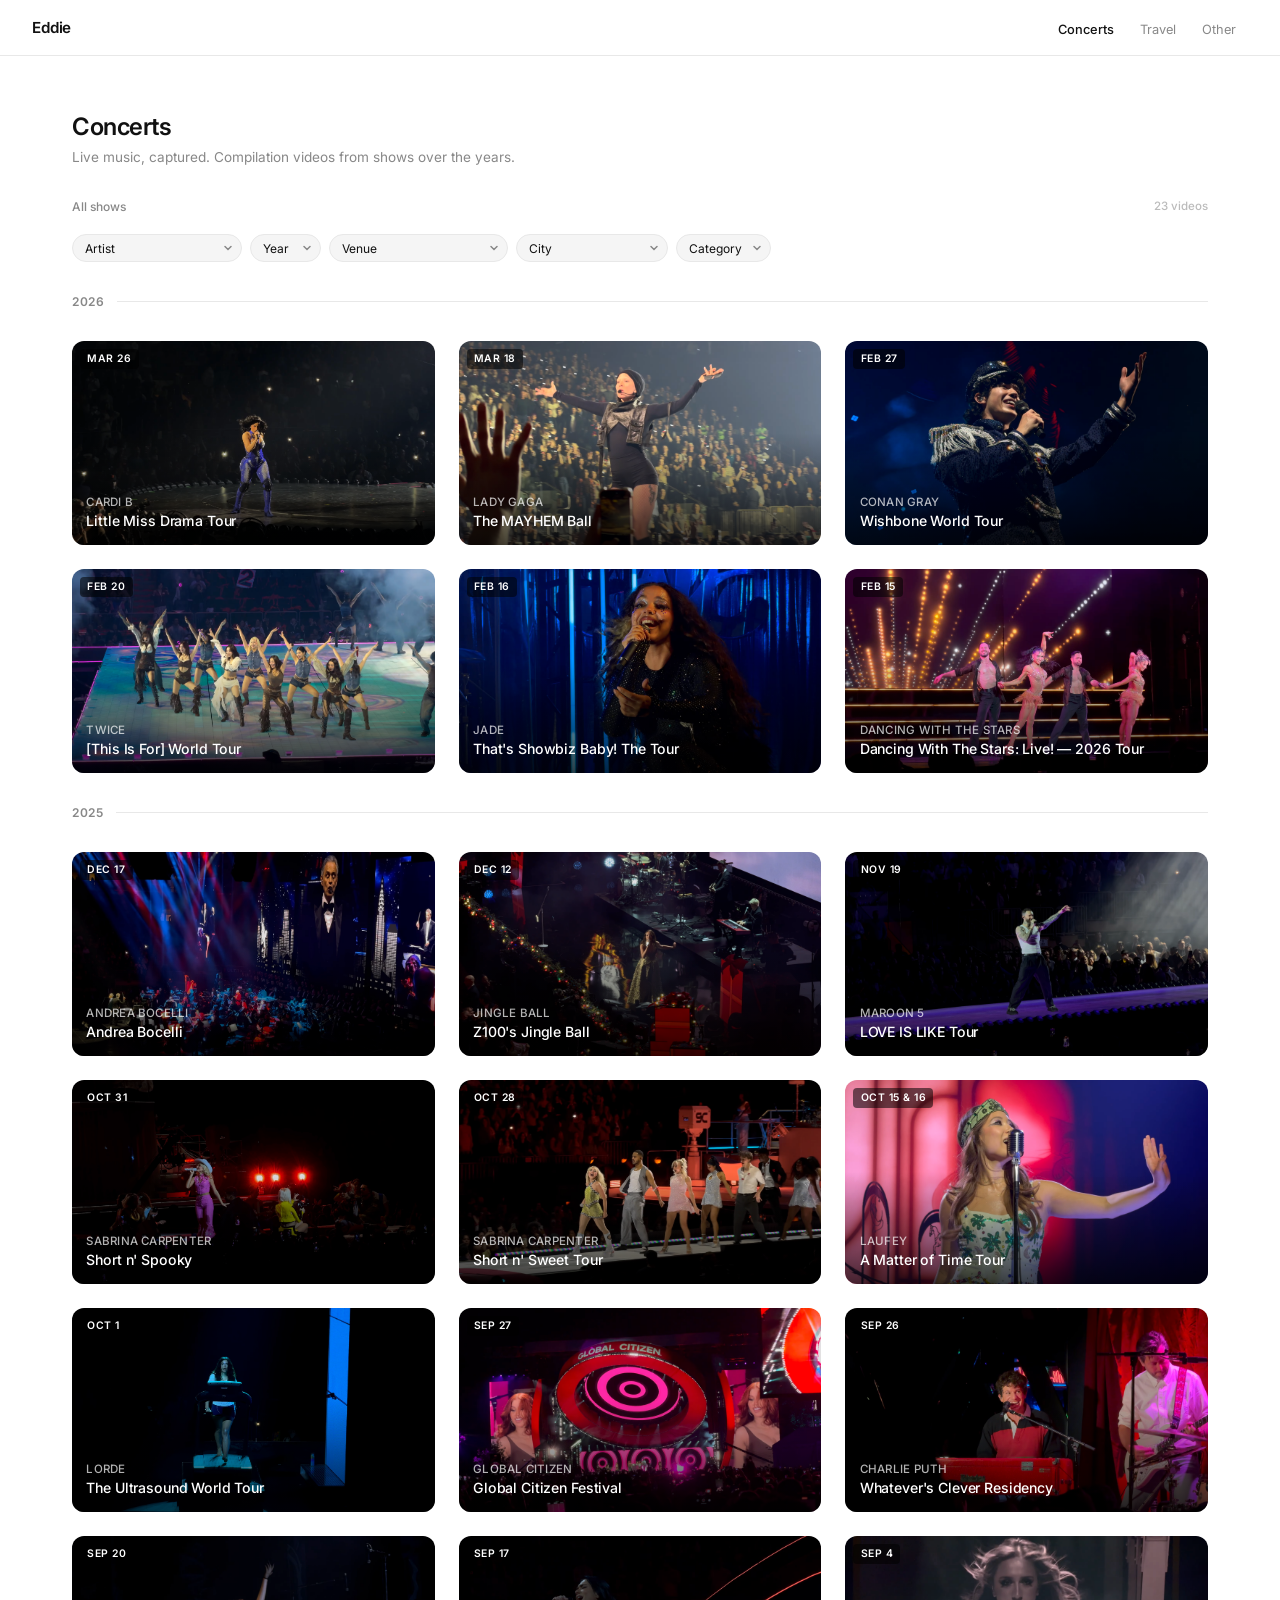
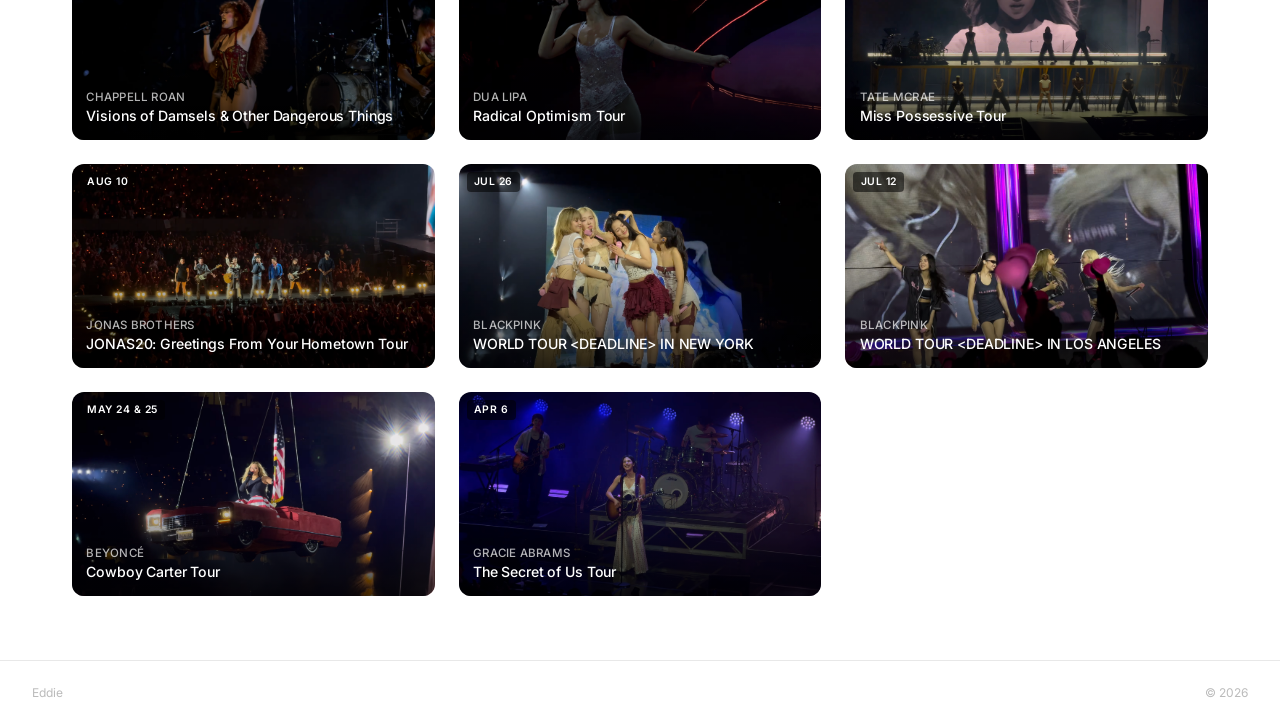
==== pages/concerts.html @ 95cd0602 "Fill in thoughts, favorite songs, and fun facts for 17 concert entries Co-Authored-By: Claude Sonnet" ====
<!DOCTYPE html>
<html lang="en">
<head>
  <meta charset="UTF-8" />
  <meta name="viewport" content="width=device-width, initial-scale=1.0" />
  <title>Concerts — Eddie</title>
  <link rel="stylesheet" href="../css/style.css" />
</head>
<body>
  <nav>
    <a class="nav-logo" href="../index.html">Eddie</a>
    <ul class="nav-links">
      <li><a href="concerts.html">Concerts</a></li>
      <li><a href="travel.html">Travel</a></li>
      <li><a href="other.html">Other</a></li>
    </ul>
  </nav>

  <main>
    <header class="page-header">
      <h1>Concerts</h1>
      <p>Live music, captured. Compilation videos from shows over the years.</p>
    </header>

    <section class="section">
      <div class="section-label">
        <span id="section-title">All shows</span>
        <span class="section-count" id="count"></span>
      </div>
      <div class="filter-bar" id="filter-bar">
        <select class="filter-select" id="filter-artist"><option value="">Artist</option></select>
        <select class="filter-select" id="filter-year"><option value="">Year</option></select>
        <select class="filter-select" id="filter-venue"><option value="">Venue</option></select>
        <select class="filter-select" id="filter-city"><option value="">City</option></select>
        <select class="filter-select" id="filter-category"><option value="">Category</option></select>
        <button class="filter-clear" id="filter-clear">Clear filters</button>
      </div>
      <div class="video-grid" id="concert-grid"></div>
    </section>
  </main>

  <div class="modal-backdrop" id="modal-backdrop">
    <div class="modal-card">
      <button class="modal-close" id="modal-close" aria-label="Close">&#x2715;</button>
      <div class="modal-video">
        <iframe id="modal-iframe" title="Concert video"
          allow="accelerometer; autoplay; clipboard-write; encrypted-media; gyroscope; picture-in-picture"
          allowfullscreen></iframe>
      </div>
      <div class="modal-info">
        <p class="modal-title" id="modal-title"></p>
        <p class="modal-artist-name" id="modal-artist"></p>
        <p class="modal-venue-name" id="modal-venue"></p>
        <p class="modal-date-text" id="modal-date"></p>
        <div class="modal-divider"></div>
        <div class="modal-meta">
          <span id="modal-category"></span>
          <span class="byline-dot">•</span>
          <span id="modal-purchase-method"></span>
          <span class="byline-dot">•</span>
          <span id="modal-purchase-timing"></span>
        </div>
        <div class="modal-divider"></div>
        <div class="modal-extras">
          <p class="modal-extra-label">Thoughts</p>
          <p class="modal-extra-value" id="modal-thoughts"></p>
          <p class="modal-extra-label">Favorite Song</p>
          <p class="modal-extra-value" id="modal-favorite-song"></p>
          <p class="modal-extra-label">Fun Fact</p>
          <p class="modal-extra-value" id="modal-fun-fact"></p>
        </div>
      </div>
    </div>
  </div>

  <footer>
    <span>Eddie</span>
    <span id="year"></span>
  </footer>

  <script src="../js/main.js"></script>
  <script>
    document.getElementById('year').textContent = '© ' + new Date().getFullYear();

    const concerts = [
      { title: "The Secret of Us Tour", youtubeId: "Ch-Tl-HkV3s", image: "/images/concerts/the_secret_of_us_tour.png", artist: "Gracie Abrams", venue: "Myunghwa Live Hall", city: "Seoul, South Korea", date: "Apr 6, 2025", purchaseMethod: "Resale", purchaseTiming: "Day Of", category: "Pop", thoughts: "Lovely intimate venue.", favoriteSong: "Risk", funFact: "I missed the box office tickets by several hours - they had 10 when opening." },
      { title: "Cowboy Carter Tour", youtubeId: "PUuhyTa7G_Q", image: "/images/concerts/cowboy_carter_tour.png", artist: "Beyoncé", venue: "MetLife Stadium", city: "East Rutherford, NJ", date: "May 24 & 25, 2025", purchaseMethod: "Resale", purchaseTiming: "Day Of", category: "R&B", thoughts: "Felt like the best celebration of country music & African American culture.", favoriteSong: "Before I Let Go", funFact: "First MetLife show, and transportation wasn't too bad (direct bus to/from Port Authority)." },
      { title: "WORLD TOUR <DEADLINE> IN LOS ANGELES", youtubeId: "bTKoahI3NmA", image: "/images/concerts/world_tour_deadline_in_los_angeles.png", artist: "Blackpink", venue: "SoFi Stadium", city: "Inglewood, CA", date: "Jul 12, 2025", purchaseMethod: "Ticketmaster", purchaseTiming: "Planned", category: "K-Pop", thoughts: "Had a really fun time taking my parents!", favoriteSong: "Lovesick Girls", funFact: "We had a wonderful family trip to LA for the show." },
      { title: "WORLD TOUR <DEADLINE> IN NEW YORK", youtubeId: "AQI3vq7gAjY", image: "/images/concerts/world_tour_deadline_in_new_york.png", artist: "Blackpink", venue: "Citi Field", city: "Queens, NY", date: "Jul 26, 2025", purchaseMethod: "Ticketmaster", purchaseTiming: "Planned", category: "K-Pop", thoughts: "Being close to barricade is worth lol.", favoriteSong: "Like Jennie", funFact: "Second row b-stage folks swarmed barricade, so I jumped in after several songs." },
      { title: "JONAS20: Greetings From Your Hometown Tour", youtubeId: "Re3l6wVtde4", image: "/images/concerts/jonas20_greetings_from_your_hometown_tour.png", artist: "Jonas Brothers", venue: "MetLife Stadium", city: "East Rutherford, NJ", date: "Aug 10, 2025", purchaseMethod: "Resale", purchaseTiming: "Day Of", category: "Pop", thoughts: "Discovered some banger deep cuts (Vacation Eyes, Celebrate).", favoriteSong: "Love Me To Heaven", funFact: "Demi Lovato's surprise appearance was a big crowd moment." },
      { title: "Miss Possessive Tour", youtubeId: "tdrEVDqUG5Y", image: "/images/concerts/miss_possessive_tour.png", artist: "Tate McRae", venue: "Madison Square Garden", city: "New York, NY", date: "Sep 4, 2025", purchaseMethod: "Ticketmaster", purchaseTiming: "Week Of", category: "Pop", thoughts: "Amazing dancing + camaraderie with dancers.", favoriteSong: "Revolving Door", funFact: "Copped a single nosebleed spot that popped up when I was boarding my flight back from Buenos Aires the day before." },
      { title: "Radical Optimism Tour", youtubeId: "o6npG8vYXHc", image: "/images/concerts/radical_optimism_tour.png", artist: "Dua Lipa", venue: "Madison Square Garden", city: "New York, NY", date: "Sep 17, 2025", purchaseMethod: "Ticketmaster", purchaseTiming: "Day Of", category: "Pop", thoughts: "Hits, looks, choreo - what a show.", favoriteSong: "Houdini", funFact: "Like her last show, you didn't miss much from being side view." },
      { title: "Visions of Damsels & Other Dangerous Things", youtubeId: "7SoLxcaPmlo", image: "/images/concerts/visions_of_damsels_other_dangerous_things.png", artist: "Chappell Roan", venue: "Forest Hills Stadium", city: "Queens, NY", date: "Sep 20, 2025", purchaseMethod: "Resale", purchaseTiming: "Week Of", category: "Pop", thoughts: "Great performer, loved the crowd too.", favoriteSong: "Pink Pony Club", funFact: "First time being at Forest Hills: it's such a lovely neighborhood." },
      { title: "Whatever's Clever Residency", youtubeId: "FbOL4zL6-B4", image: "/images/concerts/whatevers_clever_residency.png", artist: "Charlie Puth", venue: "Blue Note", city: "New York, NY", date: "Sep 26, 2025", purchaseMethod: "TicketWeb", purchaseTiming: "Planned", category: "Rock", thoughts: "It was special getting to see him in such a small venue, he truly shines with a piano.", favoriteSong: "See You Again", funFact: "I could not see anything at the spot they first seated me, so I moved after several songs." },
      { title: "Global Citizen Festival", youtubeId: "ucb3ozUYa-8", image: "/images/concerts/global_citizen_festival.png", artist: "Global Citizen", venue: "Central Park", city: "New York, NY", date: "Sep 27, 2025", purchaseMethod: "Ticketmaster", purchaseTiming: "Planned", category: "Festival", thoughts: "Pretty far from stage but was fun vibing with friends.", favoriteSong: "Calm Down", funFact: "The line to get into the concert area took forever (like last year)." },
      { title: "The Ultrasound World Tour", youtubeId: "4xYHQPBHu3E", image: "/images/concerts/the_ultrasound_world_tour.png", artist: "Lorde", venue: "Madison Square Garden", city: "New York, NY", date: "Oct 1, 2025", purchaseMethod: "Box Office", purchaseTiming: "Week Of", category: "Rock", thoughts: "Nothing will top the Radio City concert, but the Melodrama songs hit just as hard.", favoriteSong: "Green Light", funFact: "She must have looked at me while on the treadmill during Supercut." },
      { title: "A Matter of Time Tour", youtubeId: "dIEeEjkm1i8", image: "/images/concerts/a_matter_of_time_tour.png", artist: "Laufey", venue: "Madison Square Garden", city: "New York, NY", date: "Oct 15 & 16, 2025", purchaseMethod: "Ticketmaster", purchaseTiming: "Planned", category: "Jazz", thoughts: "Magical voice - I didn't think she'd pull off an incredible arena show, but she did.", favoriteSong: "Seems Like Old Times", funFact: "Demographic was predominantly young girls, so it was easy to see from floor." },
      { title: "Short n' Sweet Tour", youtubeId: "_ejpKBXF-dw", image: "/images/concerts/short_n_sweet_tour.png", artist: "Sabrina Carpenter", venue: "Madison Square Garden", city: "New York, NY", date: "Oct 28, 2025", purchaseMethod: "Ticketmaster", purchaseTiming: "Planned", category: "Pop", thoughts: "Loved the show's concept + songs from start to finish.", favoriteSong: "Manchild", funFact: "She performed the last act in a taxi inspired dress." },
      { title: "Short n' Spooky", youtubeId: "Na8cvgOjB94", image: "/images/concerts/short_n_spooky.png", artist: "Sabrina Carpenter", venue: "Madison Square Garden", city: "New York, NY", date: "Oct 31, 2025", purchaseMethod: "Ticketmaster", purchaseTiming: "Planned", category: "Pop", thoughts: "Enjoyed how the dancers also dressed up too - one big costume party!", favoriteSong: "Tornado Warnings", funFact: "She dressed up as Superwoman, Barbie, & Fred Flintstone." },
      { title: "LOVE IS LIKE Tour", youtubeId: "WD95s5VKwd8", image: "/images/concerts/love_is_like_tour.png", artist: "Maroon 5", venue: "Madison Square Garden", city: "New York, NY", date: "Nov 19, 2025", purchaseMethod: "Box Office", purchaseTiming: "Day Of", category: "Pop", thoughts: "Big nostalgia feels, and he's really buff lol.", favoriteSong: "Love Somebody", funFact: "He had an LED stage floor that extended quite long." },
      { title: "Z100's Jingle Ball", youtubeId: "2KwOZPcjLxw", image: "/images/concerts/z100s_jingle_ball.png", artist: "Jingle Ball", venue: "Madison Square Garden", city: "New York, NY", date: "Dec 12, 2025", purchaseMethod: "Resale", purchaseTiming: "Day Of", category: "Festival", thoughts: "Was fun for getting into the holiday spirit & seeing a lot of artists again.", favoriteSong: "Santa Baby", funFact: "Ticket was $13 on StubHub after fees." },
      { title: "Andrea Bocelli", youtubeId: "u_ER19jpwxM", image: "/images/concerts/andrea_bocelli.png", artist: "Andrea Bocelli", venue: "Madison Square Garden", city: "New York, NY", date: "Dec 17, 2025", purchaseMethod: "Resale", purchaseTiming: "Day Of", category: "Classical", thoughts: "Otherworldly vocals.", favoriteSong: "Con Te Partiro", funFact: "Crowd definitely had a lot of old people with deep pockets." },
      { title: "Dancing With The Stars: Live! — 2026 Tour", youtubeId: "S0O4gO7IXL0", image: "/images/concerts/dancing_with_the_stars_live_2026_tour.png", artist: "Dancing with the Stars", venue: "Radio City Music Hall", city: "New York, NY", date: "Feb 15, 2026", purchaseMethod: "Ticketmaster", purchaseTiming: "Day Of", category: "Dance", thoughts: "Val was a standout.", favoriteSong: "WHERE IS MY HUSBAND!", funFact: "Big recent demographic shift to young Caucasian females (def from TikTok)." },
      { title: "That's Showbiz Baby! The Tour", youtubeId: "1kIIdGV1ubA", image: "/images/concerts/thats_showbiz_baby_the_tour.png", artist: "Jade", venue: "The Fillmore", city: "Philadelphia, PA", date: "Feb 16, 2026", purchaseMethod: "Resale", purchaseTiming: "Planned", category: "Pop", thoughts: "Intimate venue (but low budget). Hoping she gets a breakout hit soon, so underrated!", favoriteSong: "Plastic Box", funFact: "Same day trip from NYC (Amtrak in morning, chilled at Wharton, late evening Peter Pan bus back)." },
      { title: "[This Is For] World Tour", youtubeId: "xeeiFQuzFss", image: "/images/concerts/this_is_for_world_tour.png", artist: "Twice", venue: "UBS Arena", city: "New York, NY", date: "Feb 20, 2026", purchaseMethod: "Resale", purchaseTiming: "Day Of", category: "K-Pop", thoughts: "Nayeon seemed sad, but Jihyo killed it!", favoriteSong: "The Feels", funFact: "Setlist has become my workout playlist for several months." },
      { title: "Wishbone World Tour", youtubeId: "4-VDulM2GVs", image: "/images/concerts/wishbone_world_tour.png", artist: "Conan Gray", venue: "Prudential Center", city: "Newark, NJ", date: "Feb 27, 2026", purchaseMethod: "Ticketmaster", purchaseTiming: "Week Of", category: "Pop", thoughts: "Loved the sailor theme throughout.", favoriteSong: "Wish You Were Sober", funFact: "Our row was released during random afternoon drop - bots got every seat except ours." },
      { title: "The MAYHEM Ball", youtubeId: "XMfMK5laeNA", image: "/images/concerts/the_mayhem_ball.png", artist: "Lady Gaga", venue: "Madison Square Garden", city: "New York, NY", date: "Mar 18, 2026", purchaseMethod: "Ticketmaster", purchaseTiming: "Day Of", category: "Pop", thoughts: "What an insane catalog of hits.", favoriteSong: "The Edge of Glory", funFact: "When Gaga was at the B-stage, folks nearby left their seats to be closer - I got to move around." },
      { title: "Little Miss Drama Tour", youtubeId: "pfMTQIaVPz0", image: "/images/concerts/little_miss_drama_tour.png", artist: "Cardi B", venue: "Madison Square Garden", city: "New York, NY", date: "Mar 26, 2026", purchaseMethod: "Box Office", purchaseTiming: "Week Of", category: "Rap", thoughts: "Gives everything into performance.", favoriteSong: "Be Careful", funFact: "The row we found was pretty empty the entire time." },
    ];

    const esc = s => s.replace(/&/g,'&amp;').replace(/</g,'&lt;').replace(/>/g,'&gt;').replace(/"/g,'&quot;');

    const parseDate = d => new Date(d.replace(/\s&\s\d+/, ''));
    concerts.sort((a, b) => parseDate(b.date) - parseDate(a.date));

    // ── FILTERS ──
    const filterFields = ['artist', 'year', 'venue', 'city', 'category'];
    const activeFilters = {};

    function getUnique(field) {
      if (field === 'year') {
        return [...new Set(concerts.map(c => parseDate(c.date).getFullYear()))].sort((a, b) => b - a);
      }
      return [...new Set(concerts.map(c => c[field]))].sort();
    }

    filterFields.forEach(field => {
      const sel = document.getElementById(`filter-${field}`);
      getUnique(field).forEach(val => {
        const opt = document.createElement('option');
        opt.value = val;
        opt.textContent = val;
        sel.appendChild(opt);
      });
      sel.addEventListener('change', () => {
        activeFilters[field] = sel.value;
        updateFilters();
      });
    });

    document.getElementById('filter-clear').addEventListener('click', () => {
      filterFields.forEach(field => {
        activeFilters[field] = '';
        document.getElementById(`filter-${field}`).value = '';
      });
      updateFilters();
    });

    function getFiltered() {
      return concerts.filter(c => {
        const year = parseDate(c.date).getFullYear();
        return (!activeFilters.artist   || c.artist   === activeFilters.artist) &&
               (!activeFilters.year     || year == activeFilters.year) &&
               (!activeFilters.venue    || c.venue    === activeFilters.venue) &&
               (!activeFilters.city     || c.city     === activeFilters.city) &&
               (!activeFilters.category || c.category === activeFilters.category);
      });
    }

    function renderGrid(filtered) {
      const grid = document.getElementById('concert-grid');
      grid.innerHTML = '';
      let currentYear = null;
      filtered.forEach(c => {
        const i = concerts.indexOf(c);
        const year = parseDate(c.date).getFullYear();
        if (year !== currentYear) {
          grid.insertAdjacentHTML('beforeend', `<div class="year-divider"><span>${year}</span></div>`);
          currentYear = year;
        }
        grid.insertAdjacentHTML('beforeend', `
          <article class="video-card" data-index="${i}">
            <div class="card-thumb">
              <img src="${c.image}" onerror="this.onerror=null;this.src='https://img.youtube.com/vi/${c.youtubeId}/hqdefault.jpg'" alt="${esc(c.title)}" loading="lazy" />
              <a class="card-yt-link" href="https://www.youtube.com/watch?v=${c.youtubeId}" target="_blank" rel="noopener noreferrer" aria-label="Watch on YouTube" title="Watch on YouTube">
                <svg viewBox="0 0 24 24" xmlns="http://www.w3.org/2000/svg"><path d="M23.5 6.2a3 3 0 0 0-2.1-2.1C19.5 3.5 12 3.5 12 3.5s-7.5 0-9.4.6A3 3 0 0 0 .5 6.2 31.2 31.2 0 0 0 0 12a31.2 31.2 0 0 0 .5 5.8 3 3 0 0 0 2.1 2.1c1.9.6 9.4.6 9.4.6s7.5 0 9.4-.6a3 3 0 0 0 2.1-2.1A31.2 31.2 0 0 0 24 12a31.2 31.2 0 0 0-.5-5.8zM9.75 15.5V8.5l6.25 3.5-6.25 3.5z"/></svg>
              </a>
              <div class="card-date">${c.date.replace(/,?\s\d{4}$/, '').toUpperCase()}</div>
              <div class="card-overlay">
                <p class="card-artist">${esc(c.artist)}</p>
                <p class="card-title">${esc(c.title)}</p>
              </div>
            </div>
          </article>
        `);
      });
      const hasActive = filterFields.some(f => activeFilters[f]);
      document.getElementById('count').textContent = hasActive
        ? `${filtered.length} of ${concerts.length} videos`
        : `${concerts.length} videos`;
    }

    function updateFilters() {
      const hasActive = filterFields.some(f => activeFilters[f]);
      document.getElementById('filter-clear').classList.toggle('visible', hasActive);
      filterFields.forEach(field => {
        document.getElementById(`filter-${field}`).classList.toggle('active', !!activeFilters[field]);
      });
      renderGrid(getFiltered());
    }

    renderGrid(concerts);

    document.getElementById('concert-grid').addEventListener('click', e => {
      if (e.target.closest('.card-yt-link')) return;
      const card = e.target.closest('.video-card');
      if (!card) return;
      const c = concerts[card.dataset.index];
      document.getElementById('modal-iframe').src =
        `https://www.youtube.com/embed/${c.youtubeId}?autoplay=1`;
      document.getElementById('modal-title').textContent = c.title;
      document.getElementById('modal-artist').textContent = c.artist;
      document.getElementById('modal-venue').textContent = `${c.venue}, ${c.city}`;
      document.getElementById('modal-date').textContent = c.date;
      document.getElementById('modal-category').textContent = c.category;
      document.getElementById('modal-purchase-method').textContent = c.purchaseMethod;
      document.getElementById('modal-purchase-timing').textContent = c.purchaseTiming;
      document.getElementById('modal-thoughts').textContent = c.thoughts;
      document.getElementById('modal-favorite-song').textContent = c.favoriteSong;
      document.getElementById('modal-fun-fact').textContent = c.funFact;
      document.getElementById('modal-backdrop').classList.add('open');
      document.body.style.overflow = 'hidden';
    });

    function closeModal() {
      document.getElementById('modal-backdrop').classList.remove('open');
      document.getElementById('modal-iframe').src = '';
      document.body.style.overflow = '';
    }

    document.getElementById('modal-close').addEventListener('click', closeModal);
    document.getElementById('modal-backdrop').addEventListener('click', e => {
      if (e.target === e.currentTarget) closeModal();
    });
    document.addEventListener('keydown', e => {
      if (e.key === 'Escape') closeModal();
    });
  </script>
</body>
</html>
---- css/style.css ----
@import url('https://fonts.googleapis.com/css2?family=Inter:wght@300;400;500;600&display=swap');

*, *::before, *::after { box-sizing: border-box; margin: 0; padding: 0; }

:root {
  --bg:       #ffffff;
  --surface:  #f5f5f5;
  --card-bg:  #f0f0f0;
  --border:   #e8e8e8;
  --black:    #111111;
  --gray1:    #444444;
  --gray2:    #888888;
  --gray3:    #bbbbbb;
  --blue:     #0066ff;
  --nav-h:    56px;
  --sans:     'Inter', system-ui, sans-serif;
  --ease:     cubic-bezier(0.16, 1, 0.3, 1);
  --radius:   12px;
}

html { scroll-behavior: smooth; }

body {
  font-family: var(--sans);
  background: var(--bg);
  color: var(--black);
  min-height: 100vh;
  -webkit-font-smoothing: antialiased;
}

/* ── NAV ── */
nav {
  position: fixed;
  top: 0; left: 0; right: 0;
  height: var(--nav-h);
  display: flex;
  align-items: center;
  justify-content: space-between;
  padding: 0 2rem;
  background: rgba(255,255,255,0.92);
  backdrop-filter: blur(12px);
  -webkit-backdrop-filter: blur(12px);
  border-bottom: 1px solid var(--border);
  z-index: 100;
}

.nav-logo {
  font-size: 0.95rem;
  font-weight: 600;
  color: var(--black);
  text-decoration: none;
  letter-spacing: -0.01em;
}

.nav-links { display: flex; gap: 0.125rem; list-style: none; }

.nav-links a {
  font-size: 0.8rem;
  font-weight: 400;
  color: var(--gray2);
  text-decoration: none;
  padding: 0.35rem 0.75rem;
  border-radius: 6px;
  transition: all 0.15s;
}

.nav-links a:hover { color: var(--black); background: var(--surface); }
.nav-links a.active { color: var(--black); font-weight: 500; }

/* ── MAIN ── */
main { padding-top: var(--nav-h); }

/* ── HERO ── */
.hero {
  padding: 5rem 2rem 3rem;
  max-width: 1200px;
  margin: 0 auto;
}

.hero-title {
  font-size: clamp(1.6rem, 3vw, 2.2rem);
  font-weight: 600;
  letter-spacing: -0.03em;
  color: var(--black);
  line-height: 1.2;
  opacity: 0;
  animation: fadeUp 0.5s var(--ease) 0.05s forwards;
}

.hero-sub {
  margin-top: 0.5rem;
  font-size: 0.88rem;
  color: var(--gray2);
  font-weight: 400;
  line-height: 1.5;
  opacity: 0;
  animation: fadeUp 0.5s var(--ease) 0.12s forwards;
}

.hero-nav {
  margin-top: 2rem;
  display: flex;
  gap: 0.5rem;
  flex-wrap: wrap;
  opacity: 0;
  animation: fadeUp 0.5s var(--ease) 0.18s forwards;
}

.hero-link {
  display: inline-flex;
  align-items: center;
  gap: 0.35rem;
  padding: 0.55rem 1.1rem;
  font-size: 0.8rem;
  font-weight: 500;
  text-decoration: none;
  border-radius: 8px;
  transition: all 0.15s;
}

.hero-link.primary {
  background: var(--black);
  color: #fff;
}
.hero-link.primary:hover { background: #333; }

.hero-link.ghost {
  background: var(--surface);
  color: var(--gray1);
  border: 1px solid var(--border);
}
.hero-link.ghost:hover { background: var(--border); color: var(--black); }

/* ── PAGE HEADER ── */
.page-header {
  padding: 3.5rem 2rem 2rem;
  max-width: 1200px;
  margin: 0 auto;
}

.page-header h1 {
  font-size: 1.5rem;
  font-weight: 600;
  letter-spacing: -0.02em;
  color: var(--black);
}

.page-header p {
  margin-top: 0.35rem;
  color: var(--gray2);
  font-size: 0.85rem;
  line-height: 1.5;
}

/* ── SECTION ── */
.section {
  padding: 0 2rem 4rem;
  max-width: 1200px;
  margin: 0 auto;
}

.section-label {
  font-size: 0.75rem;
  font-weight: 500;
  color: var(--gray2);
  margin-bottom: 1.25rem;
  display: flex;
  align-items: center;
  justify-content: space-between;
}

.section-count {
  font-size: 0.72rem;
  color: var(--gray3);
}

/* ── FILTER BAR ── */
.filter-bar {
  display: flex;
  flex-wrap: wrap;
  gap: 0.5rem;
  margin-bottom: 1.5rem;
  align-items: center;
}

.filter-select {
  appearance: none;
  -webkit-appearance: none;
  background-color: var(--surface);
  background-image: url("data:image/svg+xml,%3Csvg xmlns='http://www.w3.org/2000/svg' width='10' height='10' viewBox='0 0 10 10'%3E%3Cpath d='M2 3.5l3 3 3-3' stroke='%23888' stroke-width='1.5' fill='none' stroke-linecap='round'/%3E%3C/svg%3E");
  background-repeat: no-repeat;
  background-position: right 0.5rem center;
  border: 1px solid var(--border);
  border-radius: 20px;
  padding: 0.35rem 1.75rem 0.35rem 0.75rem;
  font-size: 0.75rem;
  font-family: var(--sans);
  color: var(--black);
  cursor: pointer;
  transition: border-color 0.15s, background-color 0.15s, color 0.15s;
}

.filter-select:focus {
  outline: none;
  border-color: var(--gray2);
}

.filter-select.active {
  background-color: var(--black);
  background-image: url("data:image/svg+xml,%3Csvg xmlns='http://www.w3.org/2000/svg' width='10' height='10' viewBox='0 0 10 10'%3E%3Cpath d='M2 3.5l3 3 3-3' stroke='white' stroke-width='1.5' fill='none' stroke-linecap='round'/%3E%3C/svg%3E");
  color: white;
  border-color: var(--black);
}

.filter-clear {
  font-size: 0.72rem;
  color: var(--gray2);
  background: none;
  border: none;
  cursor: pointer;
  padding: 0.35rem 0.5rem;
  font-family: var(--sans);
  display: none;
  text-decoration: underline;
  text-underline-offset: 2px;
}

.filter-clear.visible {
  display: block;
}

/* ── VIDEO GRID ── */
.video-grid {
  display: grid;
  grid-template-columns: repeat(auto-fill, minmax(300px, 1fr));
  gap: 1.5rem;
}

.year-divider {
  grid-column: 1 / -1;
  display: flex;
  align-items: center;
  gap: 0.75rem;
  margin: 0.5rem 0;
}

.year-divider span {
  font-size: 0.75rem;
  font-weight: 600;
  letter-spacing: 0.06em;
  color: var(--gray2);
  white-space: nowrap;
}

.year-divider::after {
  content: '';
  flex: 1;
  height: 1px;
  background: var(--border);
}

.video-card {
  cursor: pointer;
  opacity: 0;
  animation: fadeUp 0.4s var(--ease) forwards;
}

.video-card:nth-child(2) { animation-delay: 0.05s; }
.video-card:nth-child(3) { animation-delay: 0.10s; }
.video-card:nth-child(4) { animation-delay: 0.15s; }
.video-card:nth-child(5) { animation-delay: 0.20s; }
.video-card:nth-child(6) { animation-delay: 0.25s; }

.card-thumb {
  position: relative;
  aspect-ratio: 16/9;
  border-radius: var(--radius);
  overflow: hidden;
  background: var(--card-bg);
}

.card-thumb img {
  width: 100%; height: 100%;
  object-fit: cover;
  display: block;
  transition: transform 0.3s var(--ease);
}

.video-card:hover .card-thumb img {
  transform: scale(1.04);
}

.card-overlay {
  position: absolute;
  inset: 0;
  background: linear-gradient(to top, rgba(0,0,0,0.72) 0%, rgba(0,0,0,0) 55%);
  display: flex;
  flex-direction: column;
  justify-content: flex-end;
  padding: 0.9rem;
  transition: background 0.2s;
}

.video-card:hover .card-overlay {
  background: linear-gradient(to top, rgba(0,0,0,0.82) 0%, rgba(0,0,0,0.1) 55%);
}

.card-yt-link {
  position: absolute;
  top: 0.5rem;
  right: 0.5rem;
  display: flex;
  align-items: center;
  justify-content: center;
  width: 2rem;
  height: 2rem;
  border-radius: 50%;
  background: rgba(0,0,0,0.55);
  color: #fff;
  opacity: 0;
  transform: scale(0.8);
  transition: opacity 0.2s var(--ease), transform 0.2s var(--ease), background 0.2s var(--ease);
  z-index: 2;
  text-decoration: none;
}

.video-card:hover .card-yt-link {
  opacity: 1;
  transform: scale(1);
}

.card-yt-link:hover {
  background: #ff0000;
}

.card-yt-link svg {
  width: 1rem;
  height: 1rem;
  fill: #fff;
  flex-shrink: 0;
}

.card-artist {
  font-size: 0.72rem;
  font-weight: 500;
  color: rgba(255,255,255,0.7);
  letter-spacing: 0.02em;
  text-transform: uppercase;
  margin-bottom: 0.2rem;
}

.card-title {
  font-size: 0.88rem;
  font-weight: 500;
  color: #fff;
  line-height: 1.3;
  letter-spacing: -0.01em;
}

.byline-dot {
  color: var(--gray3);
  font-size: 0.6rem;
}

.price-tag {
  font-size: 0.72rem;
  color: var(--gray2);
  background: var(--surface);
  border: 1px solid var(--border);
  padding: 0.15rem 0.5rem;
  border-radius: 4px;
  margin-left: auto;
}

/* ── MODAL ── */
.modal-backdrop {
  display: none;
  position: fixed;
  inset: 0;
  background: rgba(0,0,0,0.6);
  backdrop-filter: blur(6px);
  -webkit-backdrop-filter: blur(6px);
  z-index: 200;
  align-items: center;
  justify-content: center;
  padding: 1.5rem;
}

.modal-backdrop.open {
  display: flex;
}

.modal-card {
  position: relative;
  background: var(--bg);
  border-radius: 16px;
  width: 100%;
  max-width: 680px;
  overflow: hidden;
  box-shadow: 0 24px 64px rgba(0,0,0,0.3);
  animation: fadeUp 0.25s var(--ease) forwards;
}

.modal-close {
  position: absolute;
  top: 0.75rem;
  right: 0.75rem;
  width: 2rem;
  height: 2rem;
  border: none;
  border-radius: 50%;
  background: rgba(0,0,0,0.45);
  color: #fff;
  font-size: 0.9rem;
  cursor: pointer;
  display: flex;
  align-items: center;
  justify-content: center;
  z-index: 10;
  transition: background 0.15s;
}

.modal-close:hover { background: rgba(0,0,0,0.7); }

.modal-video {
  aspect-ratio: 16/9;
  background: #000;
}

.modal-video iframe {
  width: 100%; height: 100%;
  border: none;
  display: block;
}

.modal-info {
  padding: 1rem 1.25rem 1.25rem;
}

.modal-title {
  font-size: 0.95rem;
  font-weight: 600;
  color: var(--black);
  letter-spacing: -0.01em;
  line-height: 1.35;
  margin-bottom: 0.5rem;
}

.card-date {
  position: absolute;
  top: 0.5rem;
  left: 0.5rem;
  font-size: 0.65rem;
  font-weight: 600;
  letter-spacing: 0.05em;
  color: #fff;
  background: rgba(0,0,0,0.55);
  padding: 0.2rem 0.45rem;
  border-radius: 4px;
  z-index: 2;
}

.modal-artist-name {
  font-size: 0.9rem;
  font-weight: 700;
  color: var(--gray2);
  margin: 0 0 0.2rem;
}

.modal-venue-name {
  font-size: 0.82rem;
  color: var(--gray2);
  margin: 0 0 0.2rem;
}

.modal-date-text {
  font-size: 0.82rem;
  font-style: italic;
  color: var(--gray2);
  margin: 0 0 0.6rem;
}

.modal-meta {
  font-size: 0.78rem;
  color: var(--gray2);
  display: flex;
  align-items: center;
  gap: 0.4rem;
  flex-wrap: wrap;
}

.modal-divider {
  border-top: 1px solid var(--border);
  margin: 0.6rem 0;
}

.modal-extras {
  display: flex;
  flex-direction: column;
  gap: 0.1rem;
}

.modal-extra-label {
  font-size: 0.65rem;
  font-weight: 700;
  letter-spacing: 0.06em;
  text-transform: uppercase;
  color: var(--gray2);
  margin: 0.5rem 0 0.1rem;
}

.modal-extra-label:first-child {
  margin-top: 0;
}

.modal-extra-value {
  font-size: 0.82rem;
  color: var(--black);
  margin: 0;
}

/* ── FOOTER ── */
footer {
  padding: 1.5rem 2rem;
  border-top: 1px solid var(--border);
  display: flex;
  align-items: center;
  justify-content: space-between;
  font-size: 0.75rem;
  color: var(--gray3);
  max-width: 100%;
}

/* ── ANIMATIONS ── */
@keyframes fadeUp {
  from { opacity: 0; transform: translateY(10px); }
  to   { opacity: 1; transform: translateY(0); }
}

/* ── RESPONSIVE ── */
@media (max-width: 768px) {
  nav { padding: 0 1.25rem; }
  .hero, .page-header, .section { padding-left: 1.25rem; padding-right: 1.25rem; }
  .video-grid { grid-template-columns: 1fr 1fr; gap: 1rem; }
}

@media (max-width: 500px) {
  .video-grid { grid-template-columns: 1fr; }
}
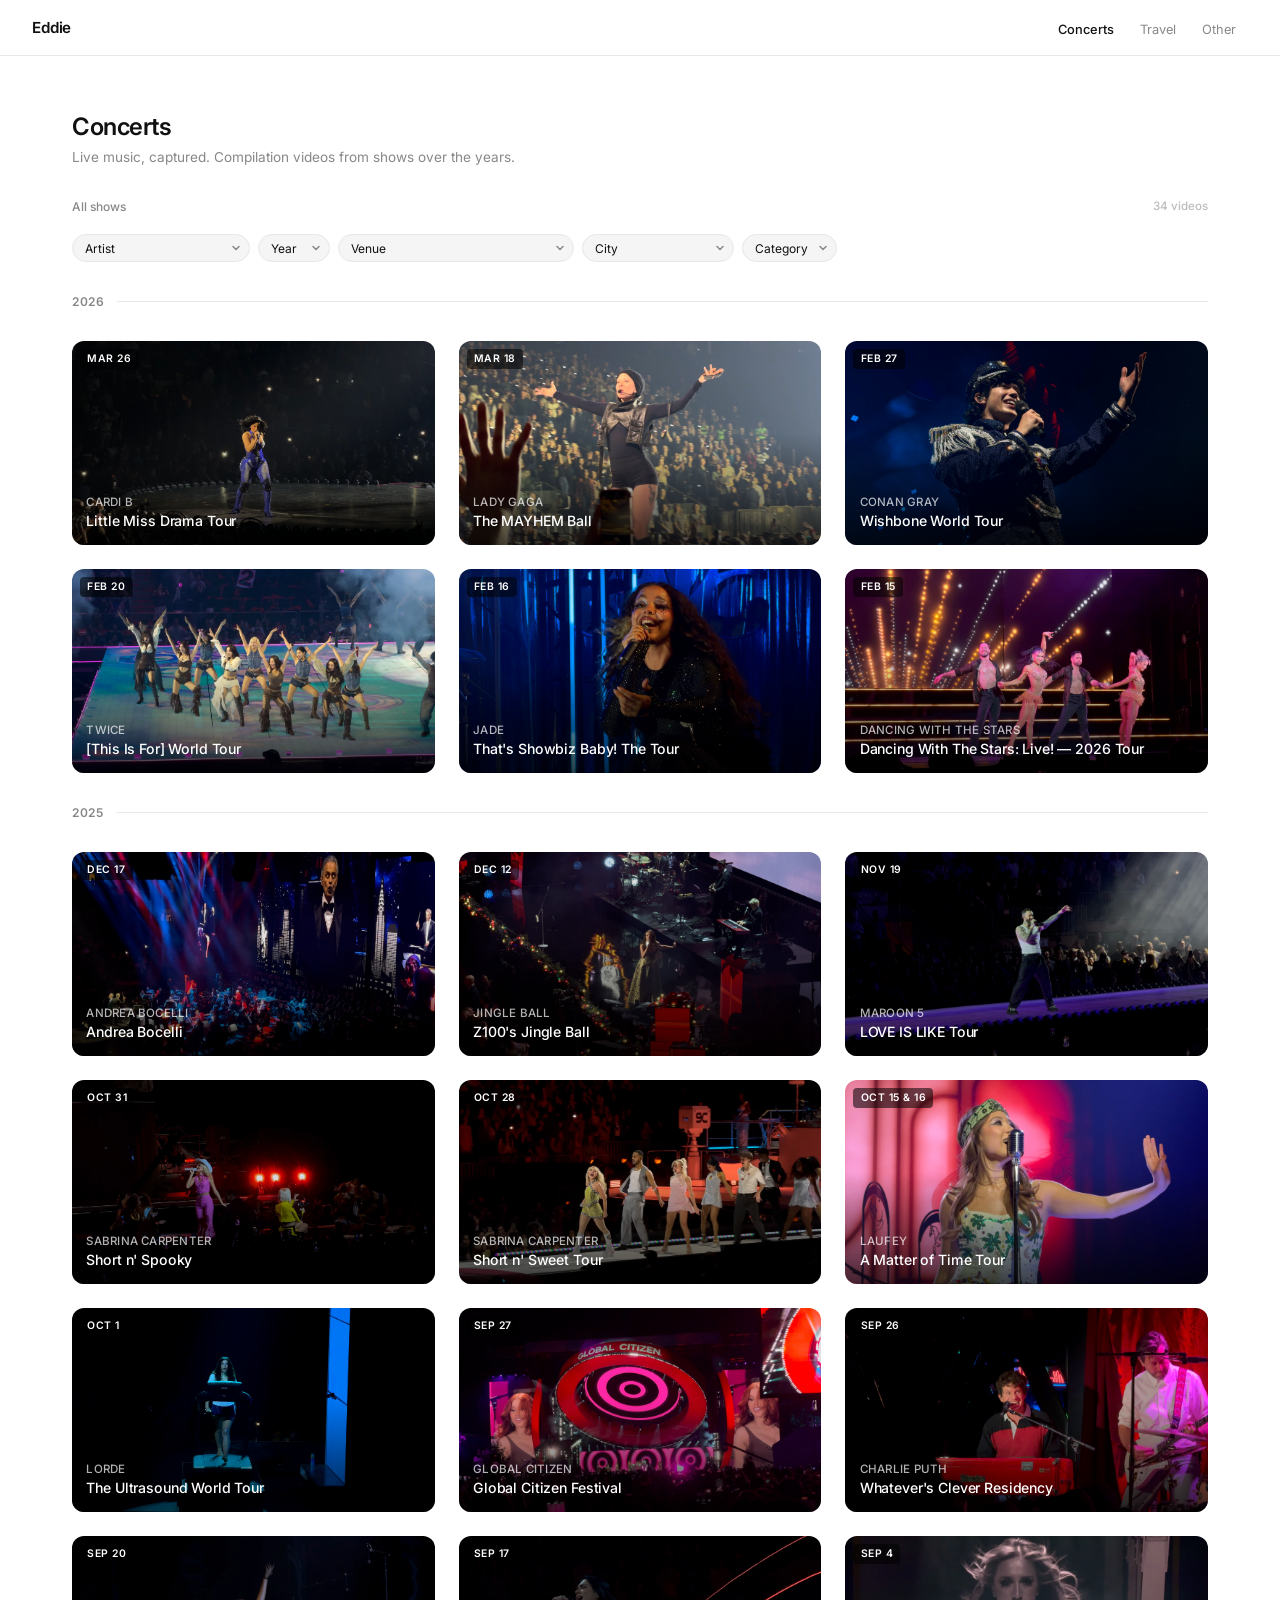
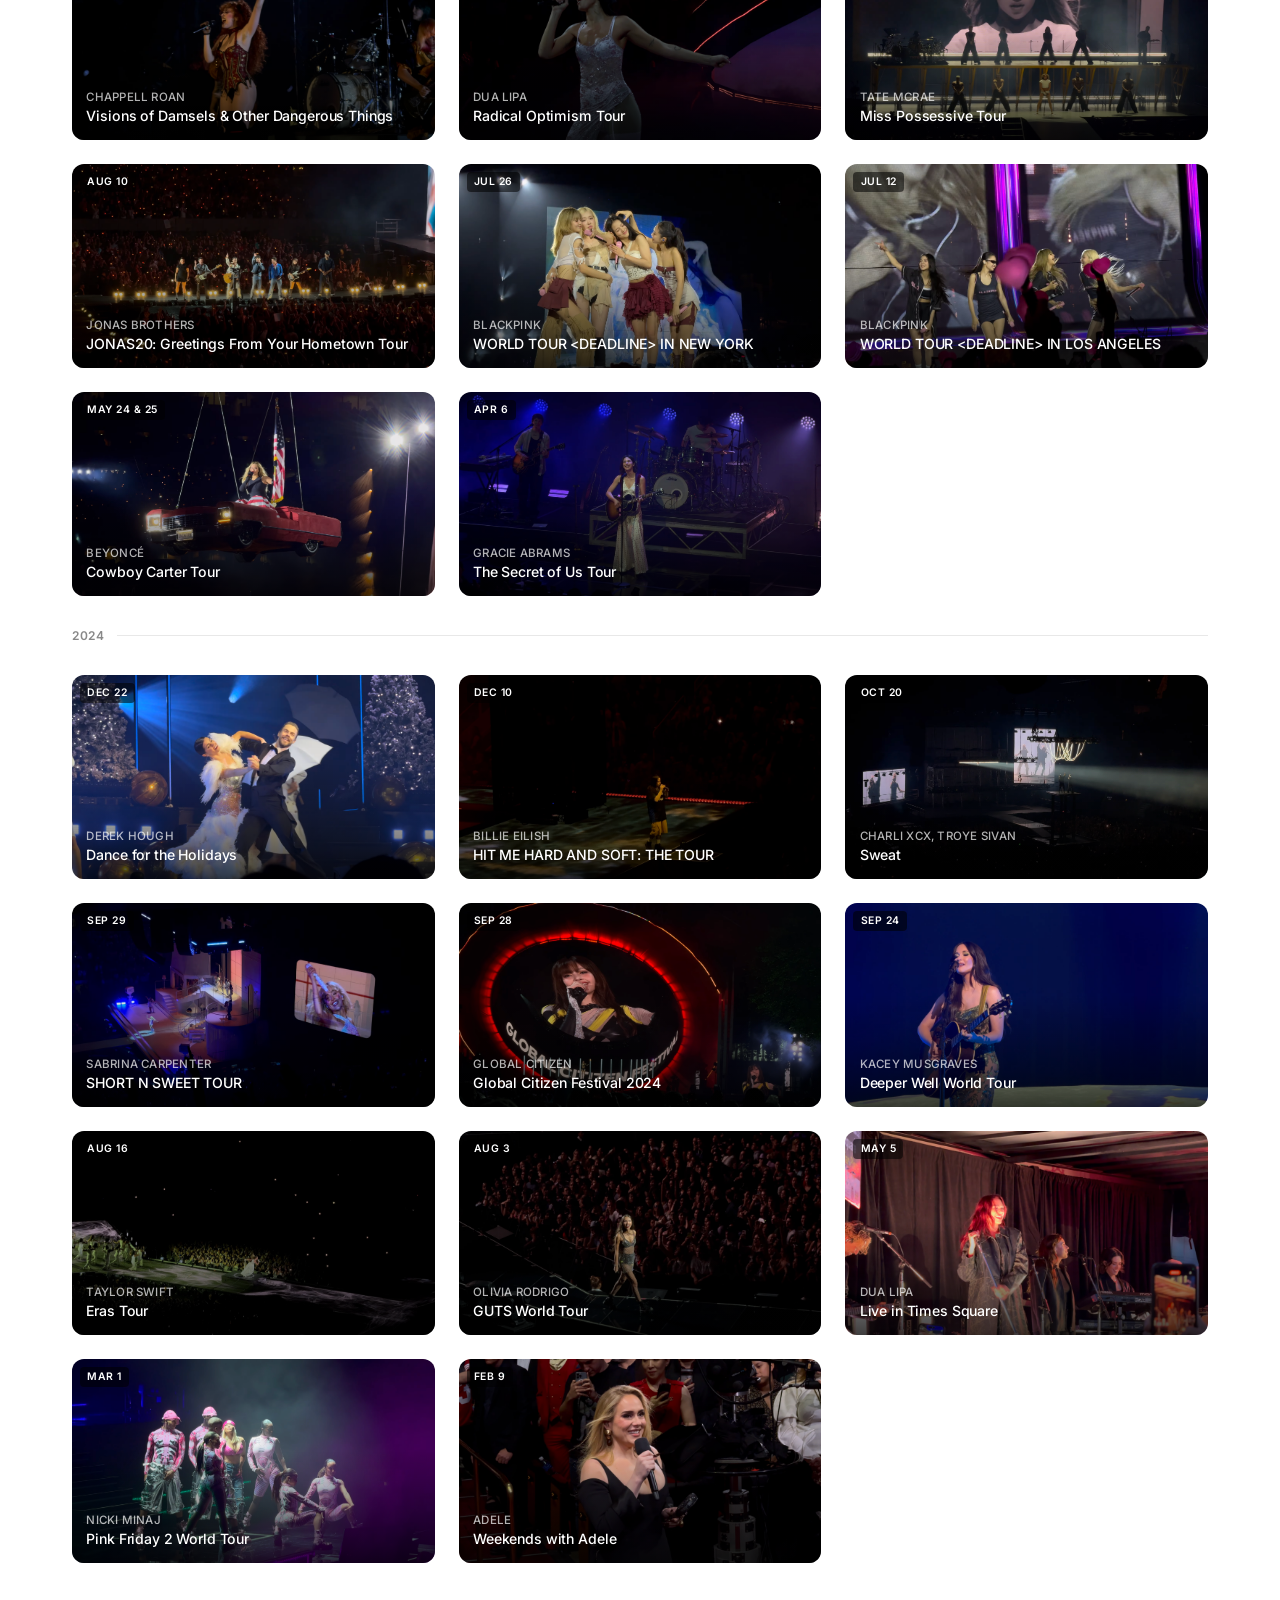
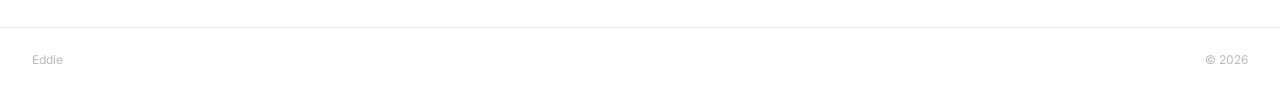
==== commit 37b4d6f5: "Add 11 concert entries for 2024 with photos Co-Authored-By: Claude Sonnet 4.6 <noreply@anthropic.com" ====
--- a/pages/concerts.html
+++ b/pages/concerts.html
@@ -106,6 +106,17 @@
       { title: "Wishbone World Tour", youtubeId: "4-VDulM2GVs", image: "/images/concerts/wishbone_world_tour.png", artist: "Conan Gray", venue: "Prudential Center", city: "Newark, NJ", date: "Feb 27, 2026", purchaseMethod: "Ticketmaster", purchaseTiming: "Week Of", category: "Pop", thoughts: "Loved the sailor theme throughout.", favoriteSong: "Wish You Were Sober", funFact: "Our row was released during random afternoon drop - bots got every seat except ours." },
       { title: "The MAYHEM Ball", youtubeId: "XMfMK5laeNA", image: "/images/concerts/the_mayhem_ball.png", artist: "Lady Gaga", venue: "Madison Square Garden", city: "New York, NY", date: "Mar 18, 2026", purchaseMethod: "Ticketmaster", purchaseTiming: "Day Of", category: "Pop", thoughts: "What an insane catalog of hits.", favoriteSong: "The Edge of Glory", funFact: "When Gaga was at the B-stage, folks nearby left their seats to be closer - I got to move around." },
       { title: "Little Miss Drama Tour", youtubeId: "pfMTQIaVPz0", image: "/images/concerts/little_miss_drama_tour.png", artist: "Cardi B", venue: "Madison Square Garden", city: "New York, NY", date: "Mar 26, 2026", purchaseMethod: "Box Office", purchaseTiming: "Week Of", category: "Rap", thoughts: "Gives everything into performance.", favoriteSong: "Be Careful", funFact: "The row we found was pretty empty the entire time." },
+      { title: "Dance for the Holidays", youtubeId: "xm64iVeBKWk", image: "/images/concerts/dance_for_the_holidays.png", artist: "Derek Hough", venue: "San Jose Civic", city: "San Jose, CA", date: "Dec 22, 2024", purchaseMethod: "Ticketmaster", purchaseTiming: "Planned", category: "Dance", thoughts: "", favoriteSong: "", funFact: "" },
+      { title: "HIT ME HARD AND SOFT: THE TOUR", youtubeId: "880kvqbU5UA", image: "/images/concerts/hit_me_hard_and_soft_the_tour.png", artist: "Billie Eilish", venue: "SAP Center", city: "San Jose, CA", date: "Dec 10, 2024", purchaseMethod: "Ticketmaster", purchaseTiming: "Planned", category: "Pop", thoughts: "", favoriteSong: "", funFact: "" },
+      { title: "Sweat", youtubeId: "-odV7Hxubqk", image: "/images/concerts/sweat.png", artist: "Charli XCX, Troye Sivan", venue: "Chase Center", city: "San Francisco, CA", date: "Oct 20, 2024", purchaseMethod: "Box Office", purchaseTiming: "Day Of", category: "Pop", thoughts: "", favoriteSong: "", funFact: "" },
+      { title: "SHORT N SWEET TOUR", youtubeId: "mZpgxx2dKt8", image: "/images/concerts/short_n_sweet_tour_2024.png", artist: "Sabrina Carpenter", venue: "Madison Square Garden", city: "New York, NY", date: "Sep 29, 2024", purchaseMethod: "Ticketmaster", purchaseTiming: "Planned", category: "Pop", thoughts: "", favoriteSong: "", funFact: "" },
+      { title: "Global Citizen Festival 2024", youtubeId: "hBY708G1mxA", image: "/images/concerts/global_citizen_festival_2024.png", artist: "Global Citizen", venue: "Central Park", city: "New York, NY", date: "Sep 28, 2024", purchaseMethod: "Ticketmaster", purchaseTiming: "Planned", category: "Festival", thoughts: "", favoriteSong: "", funFact: "" },
+      { title: "Deeper Well World Tour", youtubeId: "bNwPKVimwFA", image: "/images/concerts/deeper_well_world_tour.png", artist: "Kacey Musgraves", venue: "Chase Center", city: "San Francisco, CA", date: "Sep 24, 2024", purchaseMethod: "Resale", purchaseTiming: "Day Of", category: "Country", thoughts: "", favoriteSong: "", funFact: "" },
+      { title: "Eras Tour", youtubeId: "dXjdBbpJEjU", image: "/images/concerts/eras_tour.png", artist: "Taylor Swift", venue: "Wembley Stadium", city: "London, UK", date: "Aug 16, 2024", purchaseMethod: "Resale", purchaseTiming: "Day Of", category: "Pop", thoughts: "", favoriteSong: "", funFact: "" },
+      { title: "GUTS World Tour", youtubeId: "B_HYcK8R96Q", image: "/images/concerts/guts_world_tour.png", artist: "Olivia Rodrigo", venue: "Chase Center", city: "San Francisco, CA", date: "Aug 3, 2024", purchaseMethod: "Box Office", purchaseTiming: "Day Of", category: "Pop", thoughts: "", favoriteSong: "", funFact: "" },
+      { title: "Live in Times Square", youtubeId: "I-ttXb-i6D0", image: "/images/concerts/live_in_times_square.png", artist: "Dua Lipa", venue: "Times Square", city: "New York, NY", date: "May 5, 2024", purchaseMethod: "Free", purchaseTiming: "Day Of", category: "Pop", thoughts: "", favoriteSong: "", funFact: "" },
+      { title: "Pink Friday 2 World Tour", youtubeId: "pa45ZIYfiyk", image: "/images/concerts/pink_friday_2_world_tour.png", artist: "Nicki Minaj", venue: "Oakland Arena", city: "Oakland, CA", date: "Mar 1, 2024", purchaseMethod: "Ticketmaster", purchaseTiming: "Day Of", category: "Rap", thoughts: "", favoriteSong: "", funFact: "" },
+      { title: "Weekends with Adele", youtubeId: "9YpcCiBBaKo", image: "/images/concerts/weekends_with_adele.png", artist: "Adele", venue: "The Colosseum at Caesars Palace", city: "Las Vegas, NV", date: "Feb 9, 2024", purchaseMethod: "Resale", purchaseTiming: "Planned", category: "Pop", thoughts: "", favoriteSong: "", funFact: "" },
     ];
 
     const esc = s => s.replace(/&/g,'&amp;').replace(/</g,'&lt;').replace(/>/g,'&gt;').replace(/"/g,'&quot;');
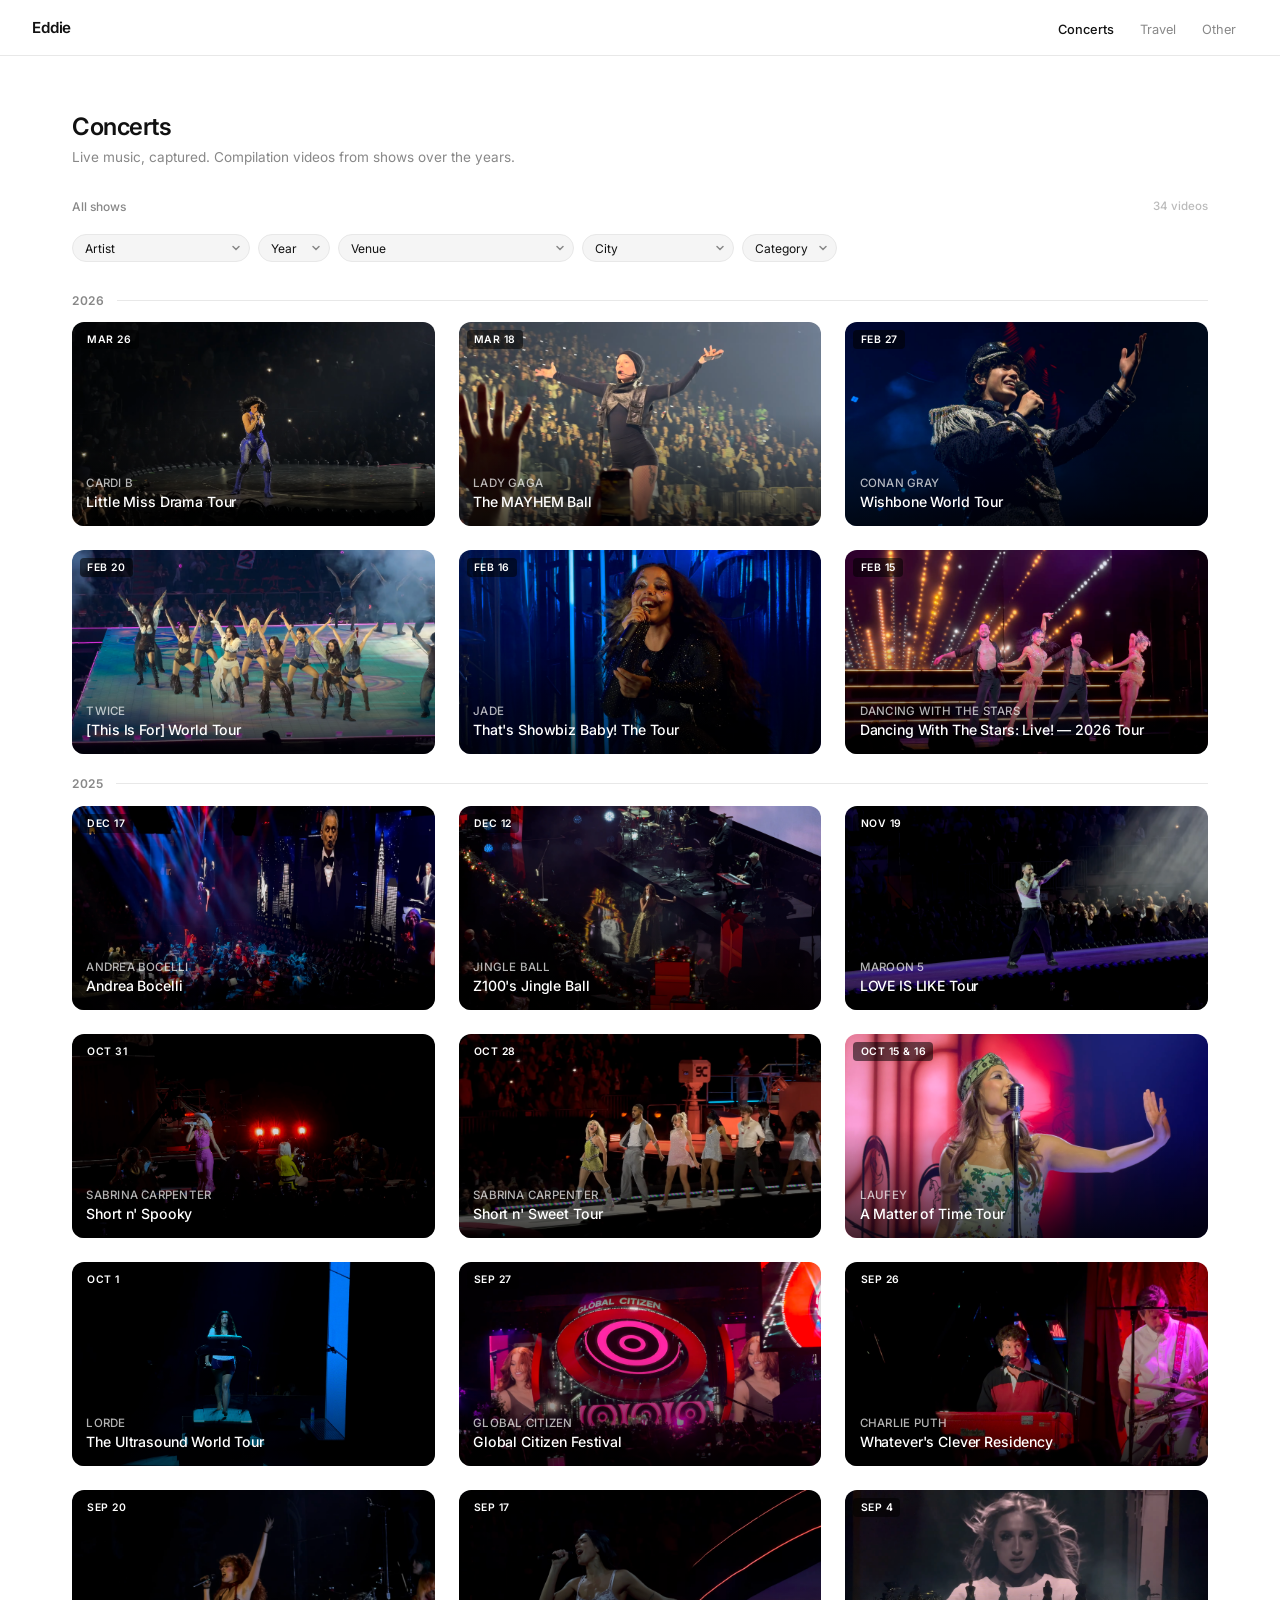
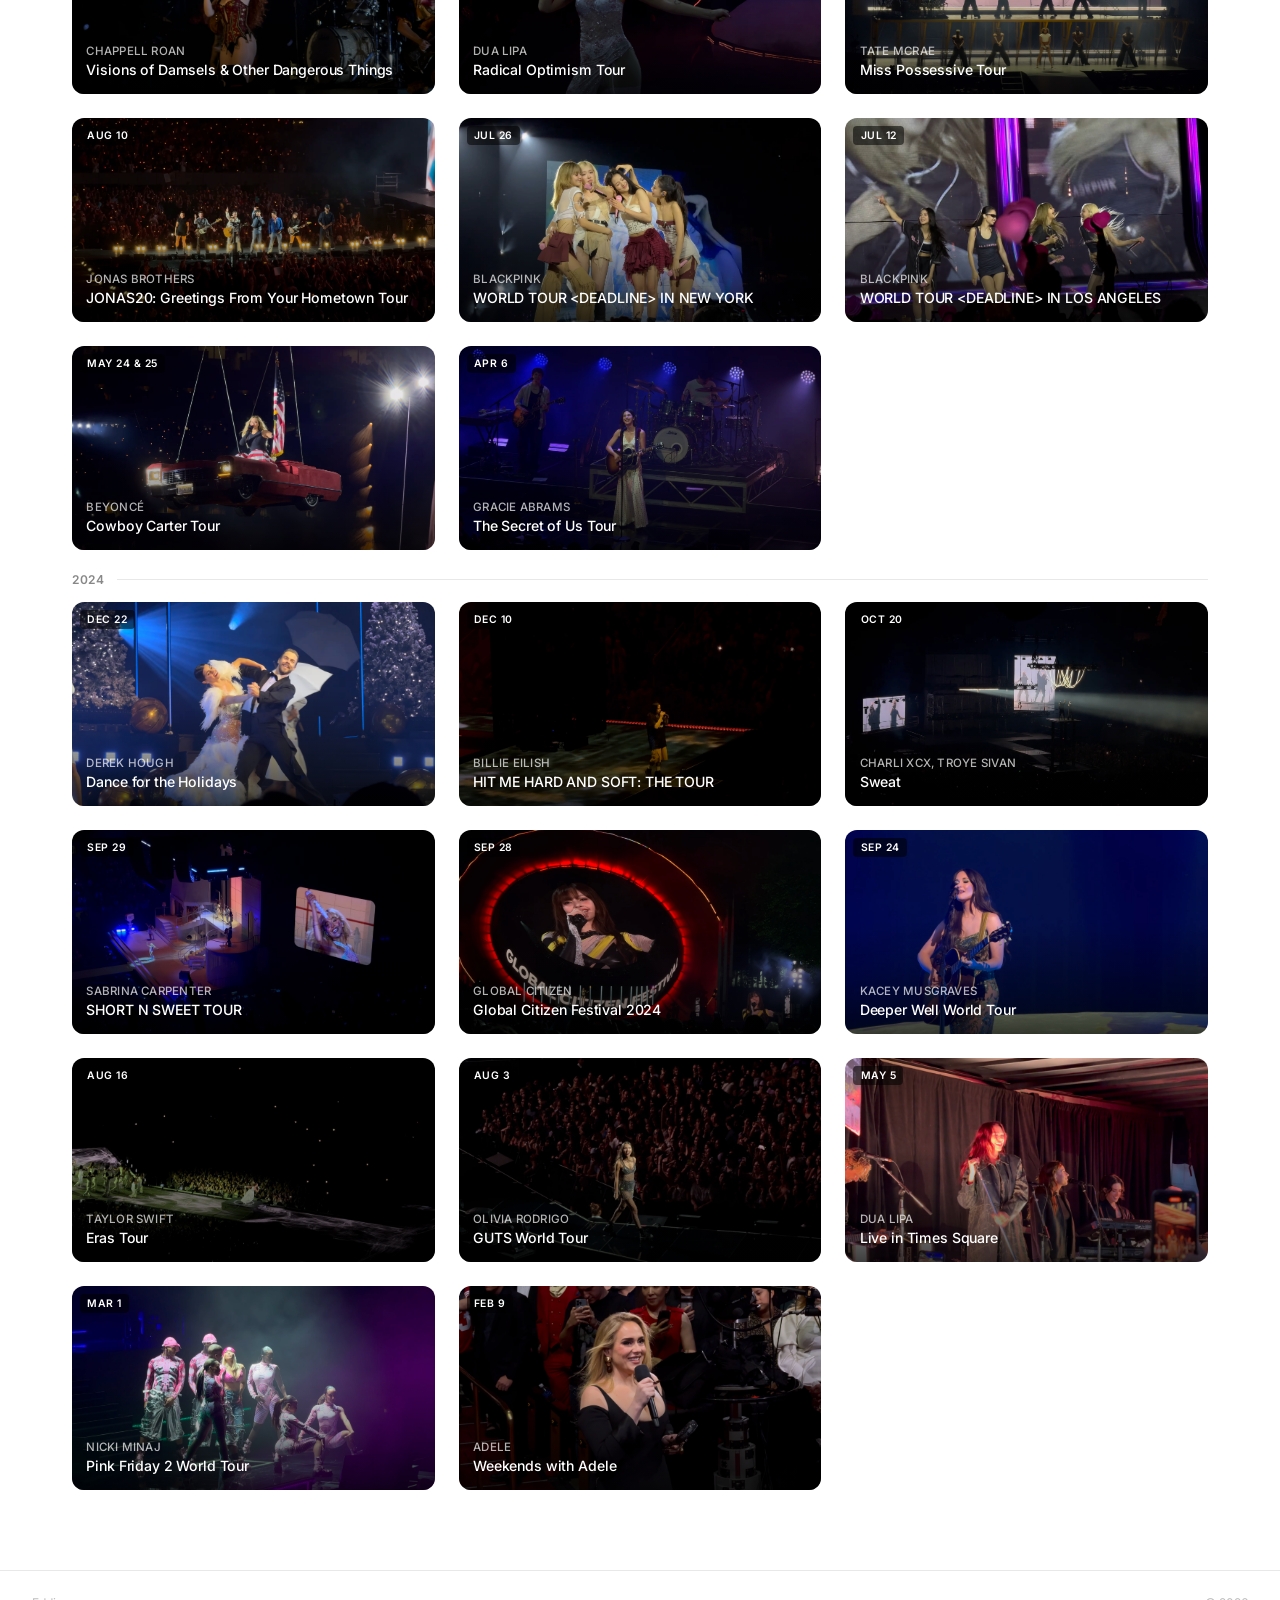
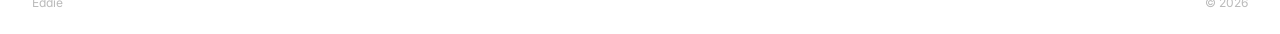
==== commit 206aace5: "Add sticky year headers to concerts page - Restructure grid into per-year sections so sticky positio" ====
--- a/pages/concerts.html
+++ b/pages/concerts.html
@@ -35,7 +35,7 @@
         <select class="filter-select" id="filter-category"><option value="">Category</option></select>
         <button class="filter-clear" id="filter-clear">Clear filters</button>
       </div>
-      <div class="video-grid" id="concert-grid"></div>
+      <div class="concert-grid-wrapper" id="concert-grid"></div>
     </section>
   </main>
 
@@ -172,14 +172,22 @@
       const grid = document.getElementById('concert-grid');
       grid.innerHTML = '';
       let currentYear = null;
+      let currentSection = null;
+      let currentInnerGrid = null;
       filtered.forEach(c => {
         const i = concerts.indexOf(c);
         const year = parseDate(c.date).getFullYear();
         if (year !== currentYear) {
-          grid.insertAdjacentHTML('beforeend', `<div class="year-divider"><span>${year}</span></div>`);
+          currentSection = document.createElement('div');
+          currentSection.className = 'year-section';
+          currentSection.innerHTML = `<div class="year-divider"><span>${year}</span></div>`;
+          currentInnerGrid = document.createElement('div');
+          currentInnerGrid.className = 'video-grid';
+          currentSection.appendChild(currentInnerGrid);
+          grid.appendChild(currentSection);
           currentYear = year;
         }
-        grid.insertAdjacentHTML('beforeend', `
+        currentInnerGrid.insertAdjacentHTML('beforeend', `
           <article class="video-card" data-index="${i}">
             <div class="card-thumb">
               <img src="${c.image}" onerror="this.onerror=null;this.src='https://img.youtube.com/vi/${c.youtubeId}/hqdefault.jpg'" alt="${esc(c.title)}" loading="lazy" />
--- a/css/style.css
+++ b/css/style.css
@@ -72,10 +72,54 @@
 
 /* ── HERO ── */
 .hero {
+  position: relative;
+  overflow: hidden;
   padding: 5rem 2rem 3rem;
+  width: 100%;
+  display: flex;
+  align-items: center;
+  justify-content: space-between;
   max-width: 1200px;
   margin: 0 auto;
-}
+  box-sizing: border-box;
+}
+
+.hero-content {
+  position: relative;
+  z-index: 1;
+  flex: 0 0 auto;
+  max-width: 520px;
+}
+
+.hero-figure {
+  position: relative;
+  z-index: 1;
+  flex: 0 0 auto;
+  height: clamp(180px, 40vh, 320px);
+  width: auto;
+  pointer-events: none;
+  user-select: none;
+}
+
+.hero-ribbons {
+  position: absolute;
+  inset: 0;
+  width: 100%;
+  height: 100%;
+  z-index: 0;
+  pointer-events: none;
+}
+
+@keyframes ribbonFloat1 {
+  0%, 100% { d: path("M-80,176 C80,176 180,12 400,18 C620,24 550,285 645,285 C780,285 820,50 920,50 C1020,50 1080,165 1160,165 C1240,165 1450,62 1520,68"); }
+  50%       { d: path("M-80,176 C80,176 185,8 405,14 C625,20 555,280 648,280 C783,280 824,55 924,55 C1024,55 1084,160 1164,160 C1244,160 1452,67 1520,72"); }
+}
+@keyframes ribbonFloat2 {
+  0%, 100% { d: path("M-80,192 C80,192 180,28 400,34 C620,40 550,301 645,301 C780,301 820,66 920,66 C1020,66 1080,181 1160,181 C1240,181 1450,78 1520,84"); }
+  50%       { d: path("M-80,192 C80,192 185,24 405,30 C625,36 555,296 648,296 C783,296 824,71 924,71 C1024,71 1084,176 1164,176 C1244,176 1452,83 1520,88"); }
+}
+.ribbon-1 { animation: ribbonFloat1 6s ease-in-out infinite alternate; }
+.ribbon-2 { animation: ribbonFloat2 9s ease-in-out 1s infinite alternate; }
 
 .hero-title {
   font-size: clamp(1.6rem, 3vw, 2.2rem);
@@ -236,12 +280,20 @@
   gap: 1.5rem;
 }
 
+.year-section {
+  margin-bottom: 1rem;
+}
+
 .year-divider {
-  grid-column: 1 / -1;
   display: flex;
   align-items: center;
   gap: 0.75rem;
   margin: 0.5rem 0;
+  position: sticky;
+  top: var(--nav-h);
+  z-index: 10;
+  background: var(--bg);
+  padding: 0.4rem 0;
 }
 
 .year-divider span {
@@ -542,6 +594,22 @@
   nav { padding: 0 1.25rem; }
   .hero, .page-header, .section { padding-left: 1.25rem; padding-right: 1.25rem; }
   .video-grid { grid-template-columns: 1fr 1fr; gap: 1rem; }
+
+  .hero {
+    flex-direction: column;
+    align-items: flex-start;
+    padding-bottom: 0;
+    max-width: 100%;
+  }
+
+  .hero-figure {
+    align-self: center;
+    height: auto;
+    width: 40%;
+    max-width: 170px;
+    margin-top: 1.5rem;
+    margin-bottom: 2rem;
+  }
 }
 
 @media (max-width: 500px) {
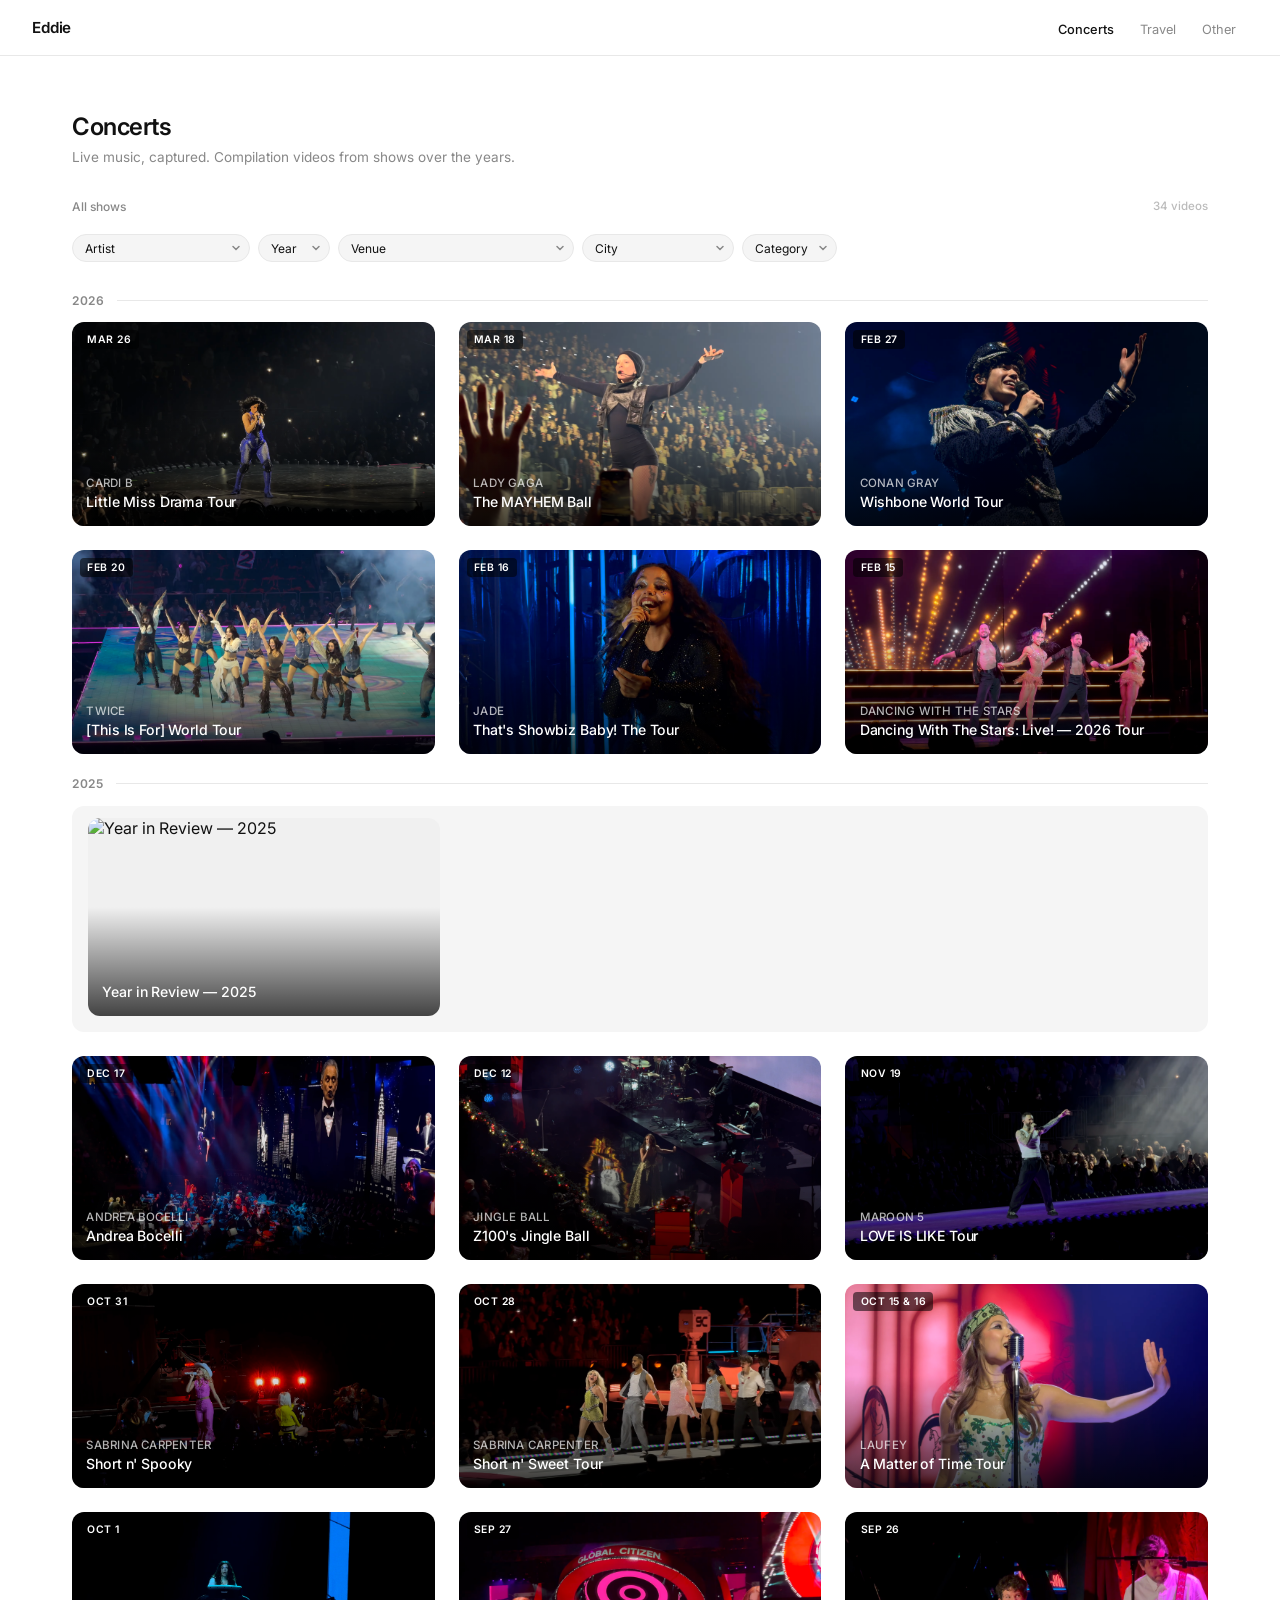
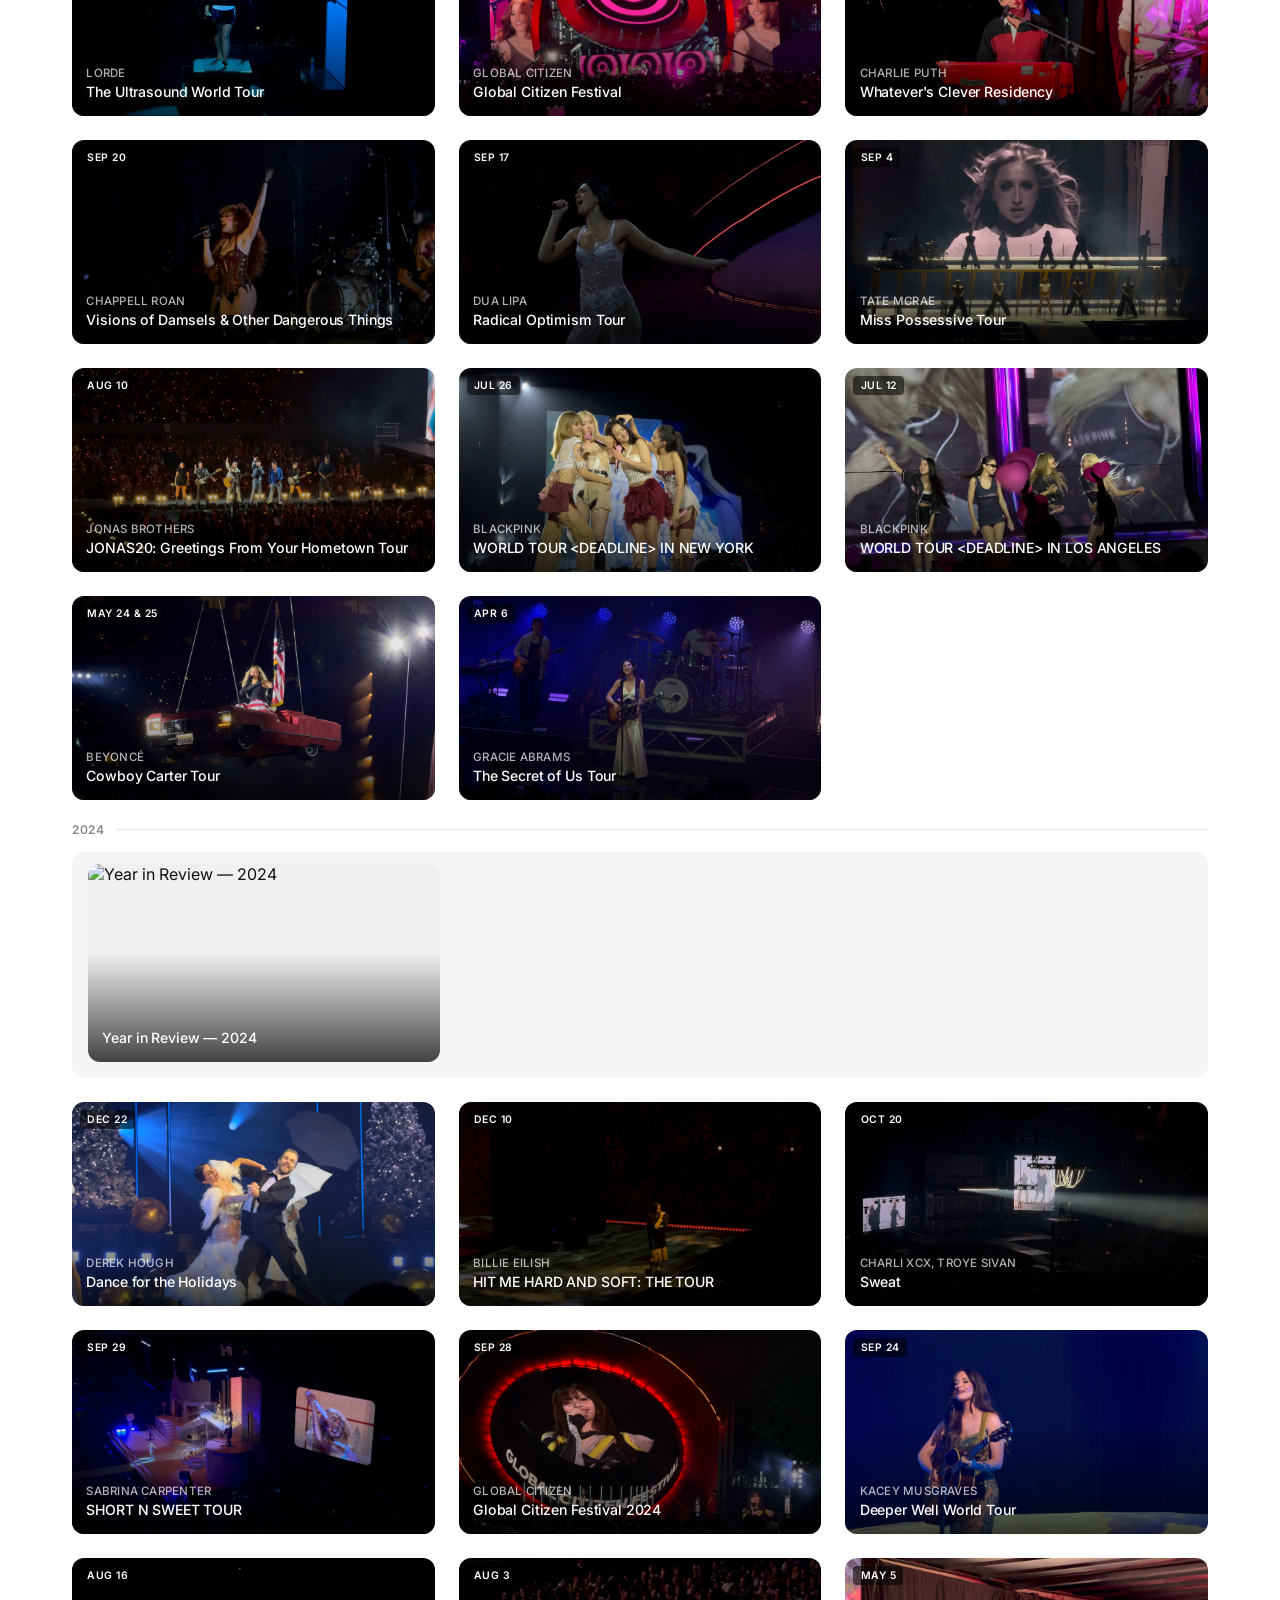
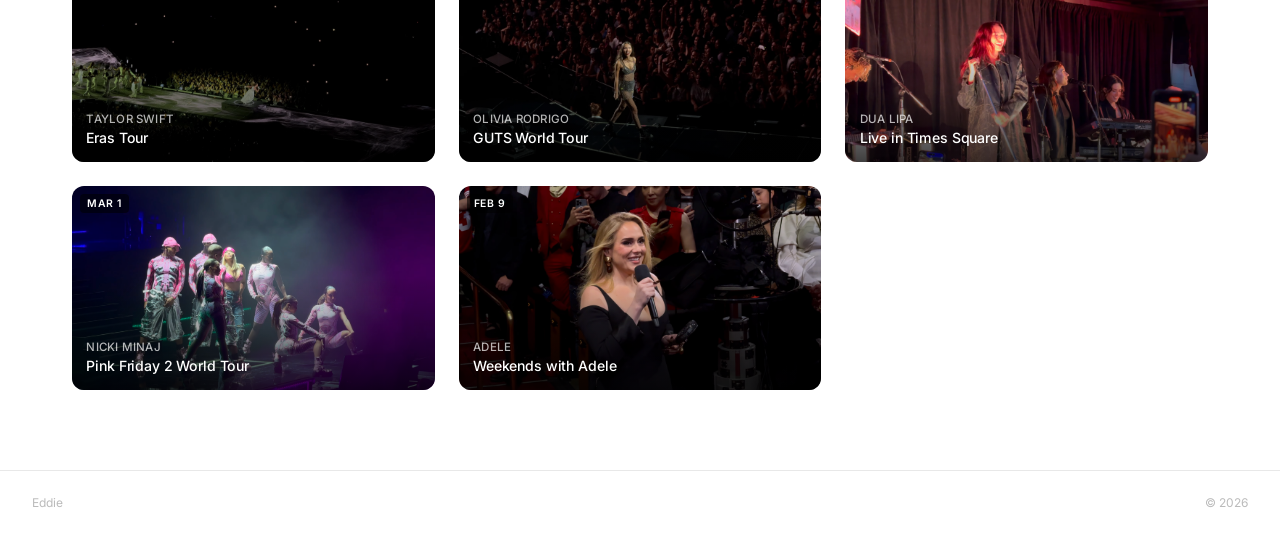
==== commit 801bd4da: "Add year-in-review featured tiles to concerts page - Insert featured compilation tile per year using" ====
--- a/pages/concerts.html
+++ b/pages/concerts.html
@@ -207,6 +207,48 @@
       document.getElementById('count').textContent = hasActive
         ? `${filtered.length} of ${concerts.length} videos`
         : `${concerts.length} videos`;
+      insertFeaturedTiles();
+    }
+
+    const featuredVideos = {
+      '2025': 'braKZFveGKw',
+      '2024': 'TEGlfklP49c',
+    };
+
+    function insertFeaturedTiles() {
+      document.querySelectorAll('.year-section').forEach(section => {
+        const yearDivider = section.querySelector('.year-divider');
+        const yearEl = yearDivider && yearDivider.querySelector('span');
+        if (!yearEl) return;
+        const year = yearEl.textContent.trim();
+        const ytId = featuredVideos[year];
+        if (!ytId) return;
+        const thumb = ytId
+          ? `<img src="https://img.youtube.com/vi/${ytId}/hqdefault.jpg" alt="Year in Review — ${year}" />`
+          : '';
+        const ytLink = ytId
+          ? `<a class="card-yt-link" href="https://www.youtube.com/watch?v=${ytId}" target="_blank" rel="noopener noreferrer" aria-label="Watch on YouTube" title="Watch on YouTube">
+               <svg viewBox="0 0 24 24" xmlns="http://www.w3.org/2000/svg"><path d="M23.5 6.2a3 3 0 0 0-2.1-2.1C19.5 3.5 12 3.5 12 3.5s-7.5 0-9.4.6A3 3 0 0 0 .5 6.2 31.2 31.2 0 0 0 0 12a31.2 31.2 0 0 0 .5 5.8 3 3 0 0 0 2.1 2.1c1.9.6 9.4.6 9.4.6s7.5 0 9.4-.6a3 3 0 0 0 2.1-2.1A31.2 31.2 0 0 0 24 12a31.2 31.2 0 0 0-.5-5.8zM9.75 15.5V8.5l6.25 3.5-6.25 3.5z"/></svg>
+             </a>`
+          : '';
+
+        const featured = document.createElement('div');
+        featured.className = 'featured-section';
+        featured.innerHTML = `
+          <div class="video-grid">
+            <article class="video-card featured-card" data-year="${year}" data-youtube-id="${ytId || ''}">
+              <div class="card-thumb" style="${ytId ? '' : 'background:#1a1a1a;'}">
+                ${thumb}
+                ${ytLink}
+                <div class="card-overlay">
+                  <p class="card-title">Year in Review — ${year}</p>
+                </div>
+              </div>
+            </article>
+          </div>
+        `;
+        yearDivider.after(featured);
+      });
     }
 
     function updateFilters() {
@@ -224,6 +266,18 @@
       if (e.target.closest('.card-yt-link')) return;
       const card = e.target.closest('.video-card');
       if (!card) return;
+
+      // Featured compilation tile
+      if (card.classList.contains('featured-card')) {
+        const ytId = card.dataset.youtubeId;
+        const year = card.dataset.year;
+        if (!ytId) return;
+        document.getElementById('modal-iframe').src = `https://www.youtube.com/embed/${ytId}?autoplay=1`;
+        document.getElementById('modal-title').textContent = `Year in Review — ${year}`;
+        document.querySelector('.modal-info').dataset.featured = 'true';
+        document.getElementById('modal-backdrop').classList.add('open');
+        return;
+      }
       const c = concerts[card.dataset.index];
       document.getElementById('modal-iframe').src =
         `https://www.youtube.com/embed/${c.youtubeId}?autoplay=1`;
@@ -237,6 +291,7 @@
       document.getElementById('modal-thoughts').textContent = c.thoughts;
       document.getElementById('modal-favorite-song').textContent = c.favoriteSong;
       document.getElementById('modal-fun-fact').textContent = c.funFact;
+      document.querySelector('.modal-info').dataset.featured = '';
       document.getElementById('modal-backdrop').classList.add('open');
       document.body.style.overflow = 'hidden';
     });
--- a/css/style.css
+++ b/css/style.css
@@ -284,6 +284,13 @@
   margin-bottom: 1rem;
 }
 
+.featured-section {
+  background: var(--surface);
+  border-radius: var(--radius);
+  padding: 0.75rem 1rem 1rem;
+  margin-bottom: 1.5rem;
+}
+
 .year-divider {
   display: flex;
   align-items: center;
@@ -571,6 +578,14 @@
   margin: 0;
 }
 
+/* ── FEATURED MODAL ── */
+.modal-info[data-featured="true"] .modal-artist-name,
+.modal-info[data-featured="true"] .modal-venue-name,
+.modal-info[data-featured="true"] .modal-date-text,
+.modal-info[data-featured="true"] .modal-divider,
+.modal-info[data-featured="true"] .modal-meta,
+.modal-info[data-featured="true"] .modal-extras { display: none; }
+
 /* ── FOOTER ── */
 footer {
   padding: 1.5rem 2rem;
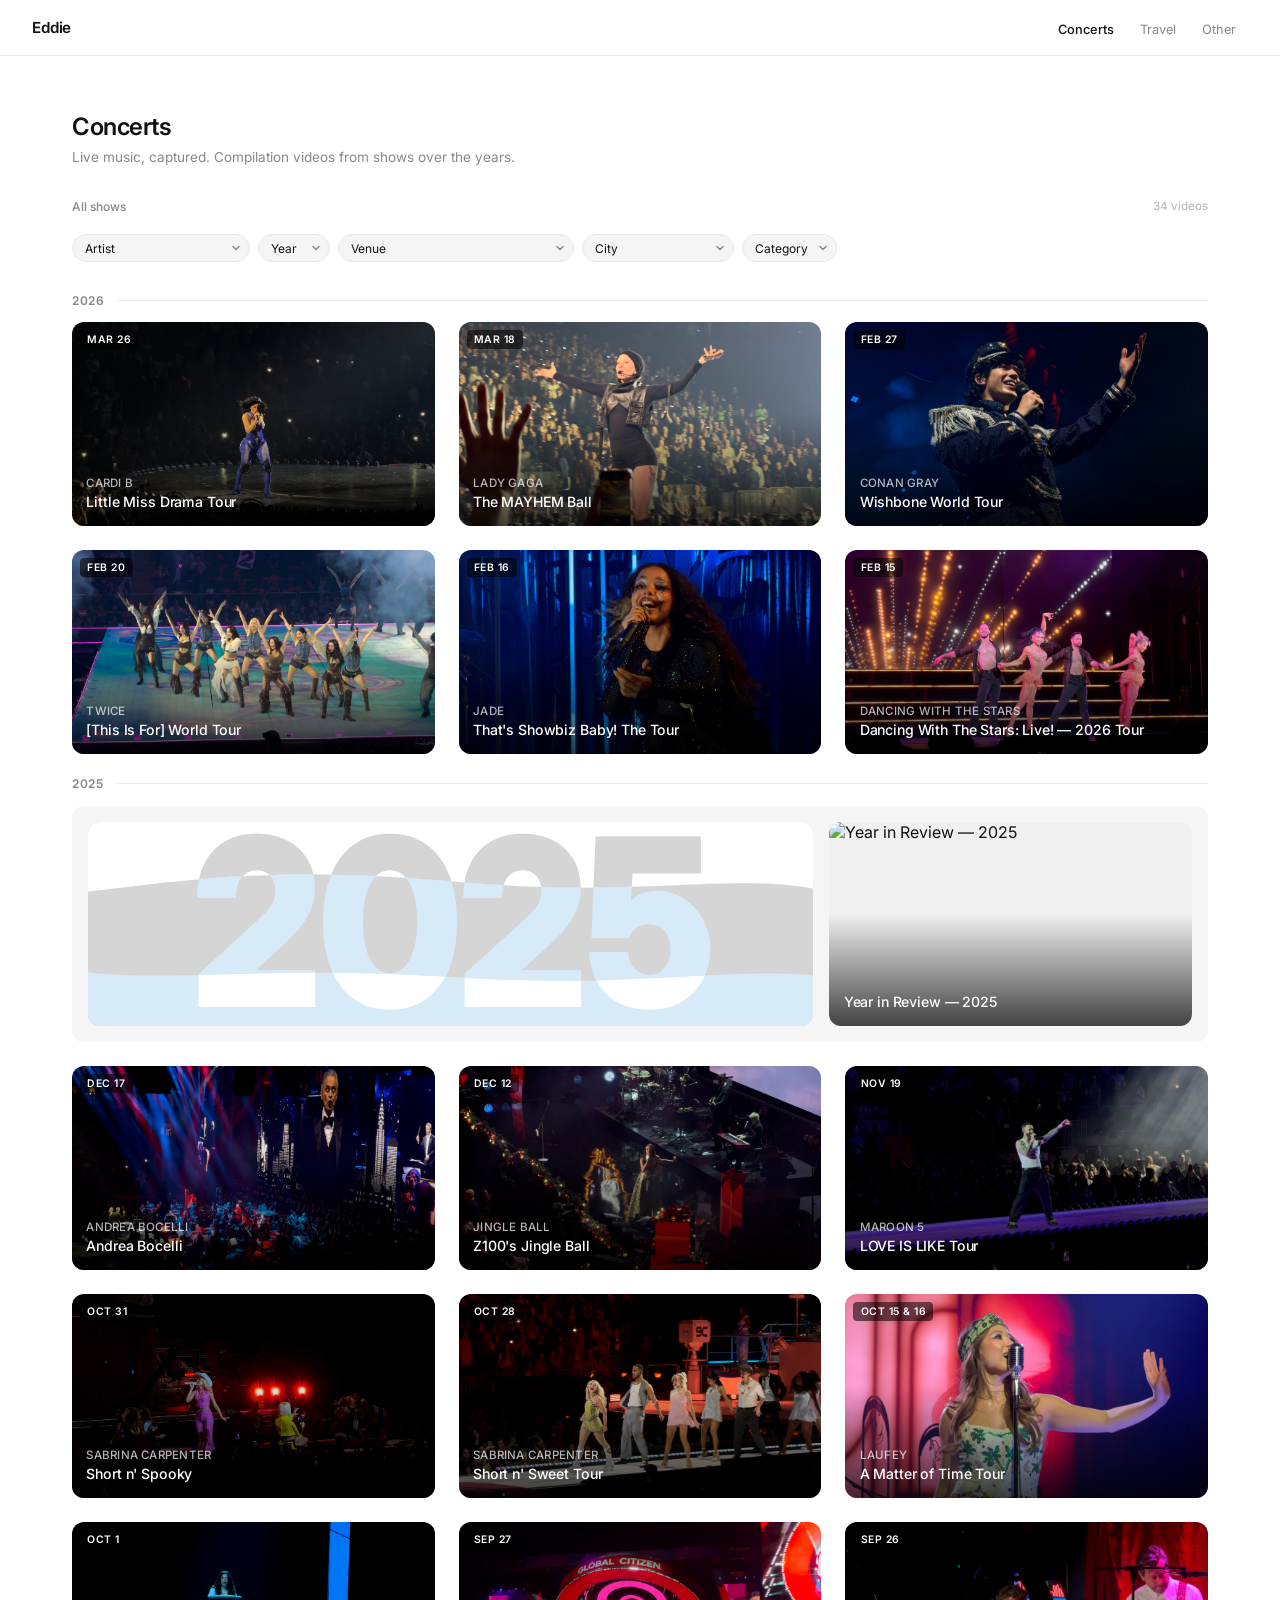
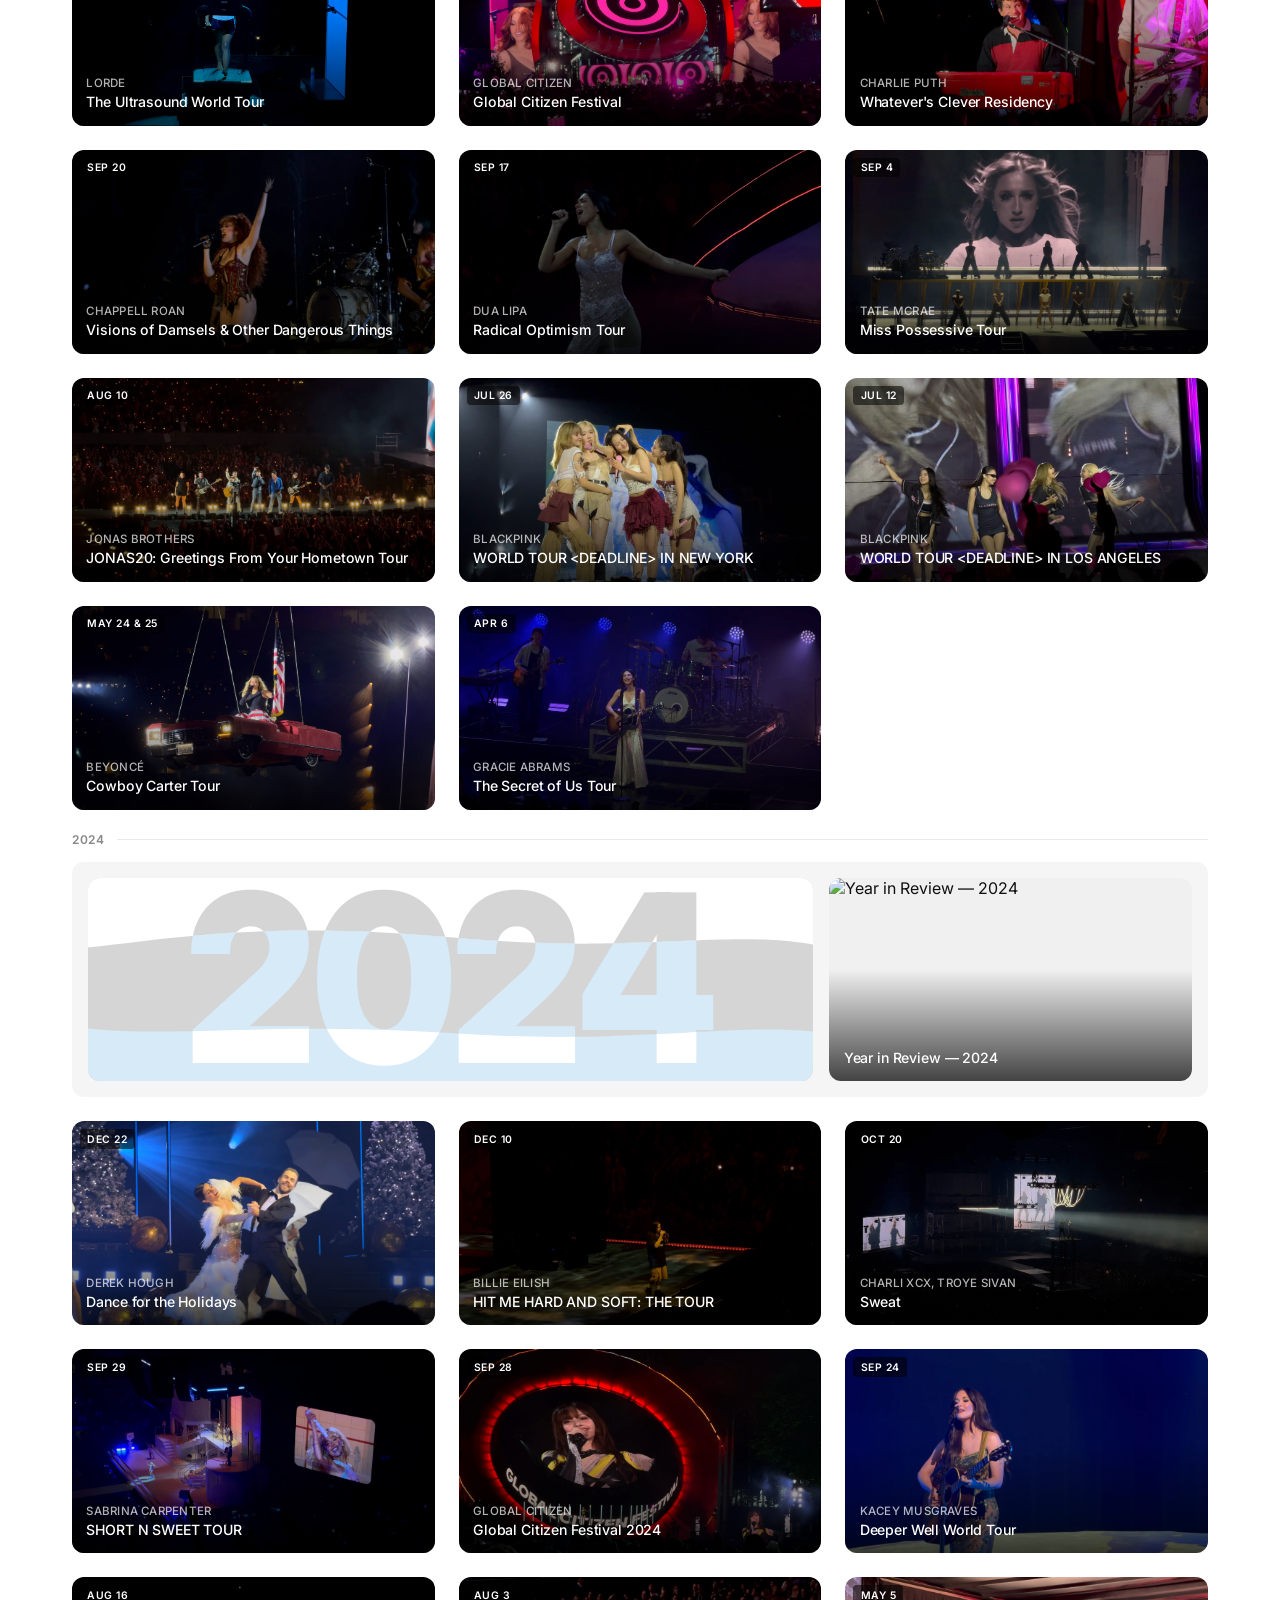
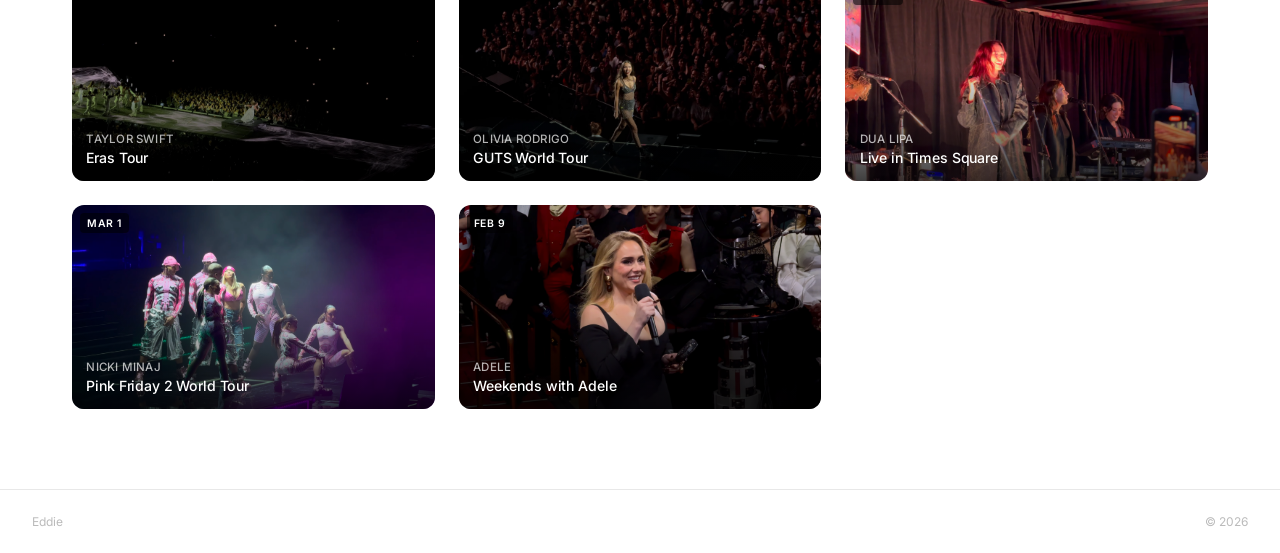
==== commit 0eca6f43: "Update concerts featured section, hero image, and UI polish - Add morphing wave animation to feature" ====
--- a/pages/concerts.html
+++ b/pages/concerts.html
@@ -207,8 +207,21 @@
       document.getElementById('count').textContent = hasActive
         ? `${filtered.length} of ${concerts.length} videos`
         : `${concerts.length} videos`;
-      insertFeaturedTiles();
-    }
+      if (!hasActive) {
+        insertFeaturedTiles();
+        requestAnimationFrame(() => requestAnimationFrame(syncFeaturedCard));
+      }
+    }
+
+    function syncFeaturedCard() {
+      const card = document.querySelector('.year-section .video-card:not(.featured-card)');
+      if (!card) return;
+      const w = card.getBoundingClientRect().width;
+      document.querySelectorAll('.featured-inner > .video-grid').forEach(g => {
+        g.style.flexBasis = w + 'px';
+      });
+    }
+    window.addEventListener('resize', syncFeaturedCard);
 
     const featuredVideos = {
       '2025': 'braKZFveGKw',
@@ -235,16 +248,33 @@
         const featured = document.createElement('div');
         featured.className = 'featured-section';
         featured.innerHTML = `
-          <div class="video-grid">
-            <article class="video-card featured-card" data-year="${year}" data-youtube-id="${ytId || ''}">
-              <div class="card-thumb" style="${ytId ? '' : 'background:#1a1a1a;'}">
-                ${thumb}
-                ${ytLink}
-                <div class="card-overlay">
-                  <p class="card-title">Year in Review — ${year}</p>
+          <div class="featured-inner">
+            <div class="video-grid">
+              <article class="video-card featured-card" data-year="${year}" data-youtube-id="${ytId || ''}">
+                <div class="card-thumb" style="${ytId ? '' : 'background:#1a1a1a;'}">
+                  ${thumb}
+                  ${ytLink}
+                  <div class="card-overlay">
+                    <p class="card-title">Year in Review — ${year}</p>
+                  </div>
                 </div>
-              </div>
-            </article>
+              </article>
+            </div>
+            <div class="featured-animation">
+              <svg class="featured-waves" viewBox="0 0 800 200" preserveAspectRatio="none" xmlns="http://www.w3.org/2000/svg" aria-hidden="true">
+                <defs>
+                  <clipPath id="cp-w-${year}"><path class="cp-white"/></clipPath>
+                  <clipPath id="cp-g-${year}"><path class="cp-grey"/></clipPath>
+                  <clipPath id="cp-b-${year}"><path class="cp-blue"/></clipPath>
+                </defs>
+                <path class="wave-grey"  fill="#d5d5d5" d="M0,108 C100,98 200,120 400,104 C600,92 700,115 800,106 L800,200 L0,200 Z"/>
+                <path class="wave-blue"  fill="#d6eaf8" d="M0,145 C100,155 200,138 400,150 C600,162 700,140 800,148 L800,200 L0,200 Z"/>
+                <path class="wave-white" fill="#ffffff" d="M0,0 L800,0 L800,65 C700,50 600,75 400,58 C200,42 100,58 0,68 Z"/>
+                <text x="400" y="181" font-size="230" font-weight="900" font-family="Inter,system-ui,sans-serif" text-anchor="middle" letter-spacing="-4" clip-path="url(#cp-w-${year})" fill="#d5d5d5">${year}</text>
+                <text x="400" y="181" font-size="230" font-weight="900" font-family="Inter,system-ui,sans-serif" text-anchor="middle" letter-spacing="-4" clip-path="url(#cp-g-${year})" fill="#d6eaf8">${year}</text>
+                <text x="400" y="181" font-size="230" font-weight="900" font-family="Inter,system-ui,sans-serif" text-anchor="middle" letter-spacing="-4" clip-path="url(#cp-b-${year})" fill="#ffffff">${year}</text>
+              </svg>
+            </div>
           </div>
         `;
         yearDivider.after(featured);
@@ -261,6 +291,74 @@
     }
 
     renderGrid(concerts);
+
+    // ── Featured animation: morphing landscape waves ──
+    (function () {
+      // White: bottom edge of the white top-fill region (fills y=0 down to curve)
+      const whiteA = [ 68,  58,  42,  58,  75,  50,  65];
+      const whiteB = [ 78,  70,  54,  68,  85,  62,  75];
+
+      // Grey: peaks at left-center (x=200), troughs at right-center (x=600)
+      // Worst-case max Y across both keyframes = 128 (greyB max)
+      const greyA  = [108,  98, 120, 104,  92, 115, 106];
+      const greyB  = [118, 110, 128, 114, 102, 124, 116];
+
+      // Blue: troughs at left-center (x=200), peaks at right-center (x=600) — opposite profile to grey
+      // Worst-case min Y across both keyframes = 138 (blueA min); gap vs grey = 138-128 = 10px
+      const blueA  = [145, 155, 138, 150, 162, 140, 148];
+      const blueB  = [155, 162, 148, 158, 170, 150, 158];
+
+      // White fills from y=0 down to curve (reversed bezier, top edge always flush)
+      function buildWhitePath(y) {
+        return `M0,0 L800,0 L800,${y[6]} C700,${y[5]} 600,${y[4]} 400,${y[3]} C200,${y[2]} 100,${y[1]} 0,${y[0]} Z`;
+      }
+
+      // Grey and blue fill from their curve down to y=200
+      function buildPath(y) {
+        return `M0,${y[0]} C100,${y[1]} 200,${y[2]} 400,${y[3]} C600,${y[4]} 700,${y[5]} 800,${y[6]} L800,200 L0,200 Z`;
+      }
+
+      // Band between white wave bottom and blue wave top (the grey visual region)
+      function buildGreyClip(wY, bY) {
+        return `M0,${wY[0]} C100,${wY[1]} 200,${wY[2]} 400,${wY[3]} C600,${wY[4]} 700,${wY[5]} 800,${wY[6]} L800,${bY[6]} C700,${bY[5]} 600,${bY[4]} 400,${bY[3]} C200,${bY[2]} 100,${bY[1]} 0,${bY[0]} Z`;
+      }
+
+      function lerpArr(a, b, t) {
+        return a.map((v, i) => v + (b[i] - v) * t);
+      }
+
+      function ease(t) {
+        return (1 - Math.cos(t * Math.PI)) / 2;
+      }
+
+      function pingpong(ts, ms) {
+        const t = (ts % ms) / ms;
+        return t < 0.5 ? ease(t * 2) : ease((1 - t) * 2);
+      }
+
+      function tick(ts) {
+        const wY = lerpArr(whiteA, whiteB, pingpong(ts, 6000));
+        const gY = lerpArr(greyA,  greyB,  pingpong(ts, 9000));
+        const bY = lerpArr(blueA,  blueB,  pingpong(ts, 7500));
+
+        const whiteD    = buildWhitePath(wY);
+        const greyD     = buildPath(gY);
+        const blueD     = buildPath(bY);
+        const greyClipD = buildGreyClip(wY, bY);
+
+        document.querySelectorAll('.featured-waves').forEach(svg => {
+          svg.querySelector('.wave-white')?.setAttribute('d', whiteD);
+          svg.querySelector('.wave-grey')?.setAttribute('d', greyD);
+          svg.querySelector('.wave-blue')?.setAttribute('d', blueD);
+          svg.querySelector('.cp-white')?.setAttribute('d', whiteD);
+          svg.querySelector('.cp-grey')?.setAttribute('d', greyClipD);
+          svg.querySelector('.cp-blue')?.setAttribute('d', blueD);
+        });
+
+        requestAnimationFrame(tick);
+      }
+      requestAnimationFrame(tick);
+    })();
 
     document.getElementById('concert-grid').addEventListener('click', e => {
       if (e.target.closest('.card-yt-link')) return;
--- a/css/style.css
+++ b/css/style.css
@@ -1,4 +1,4 @@
-@import url('https://fonts.googleapis.com/css2?family=Inter:wght@300;400;500;600&display=swap');
+@import url('https://fonts.googleapis.com/css2?family=Inter:wght@300;400;500;600;900&display=swap');
 
 *, *::before, *::after { box-sizing: border-box; margin: 0; padding: 0; }
 
@@ -95,10 +95,11 @@
   position: relative;
   z-index: 1;
   flex: 0 0 auto;
-  height: clamp(180px, 40vh, 320px);
+  height: clamp(220px, 55vh, 460px);
   width: auto;
   pointer-events: none;
   user-select: none;
+  transform: translateX(-80px);
 }
 
 .hero-ribbons {
@@ -287,8 +288,39 @@
 .featured-section {
   background: var(--surface);
   border-radius: var(--radius);
-  padding: 0.75rem 1rem 1rem;
+  padding: 1rem;
   margin-bottom: 1.5rem;
+}
+
+.featured-inner {
+  display: flex;
+  flex-direction: row-reverse;
+  align-items: stretch;
+  gap: 1rem;
+}
+
+.featured-inner > .video-grid {
+  flex: 0 0 auto;
+  margin-bottom: 0;
+}
+
+.featured-animation {
+  flex: 1;
+  min-width: 0;
+  position: relative;
+  border-radius: var(--radius);
+  overflow: hidden;
+  background: #d5d5d5;
+}
+
+.featured-waves {
+  width: 100%;
+  height: 100%;
+  display: block;
+}
+
+@media (max-width: 768px) {
+  .featured-animation { display: none; }
 }
 
 .year-divider {
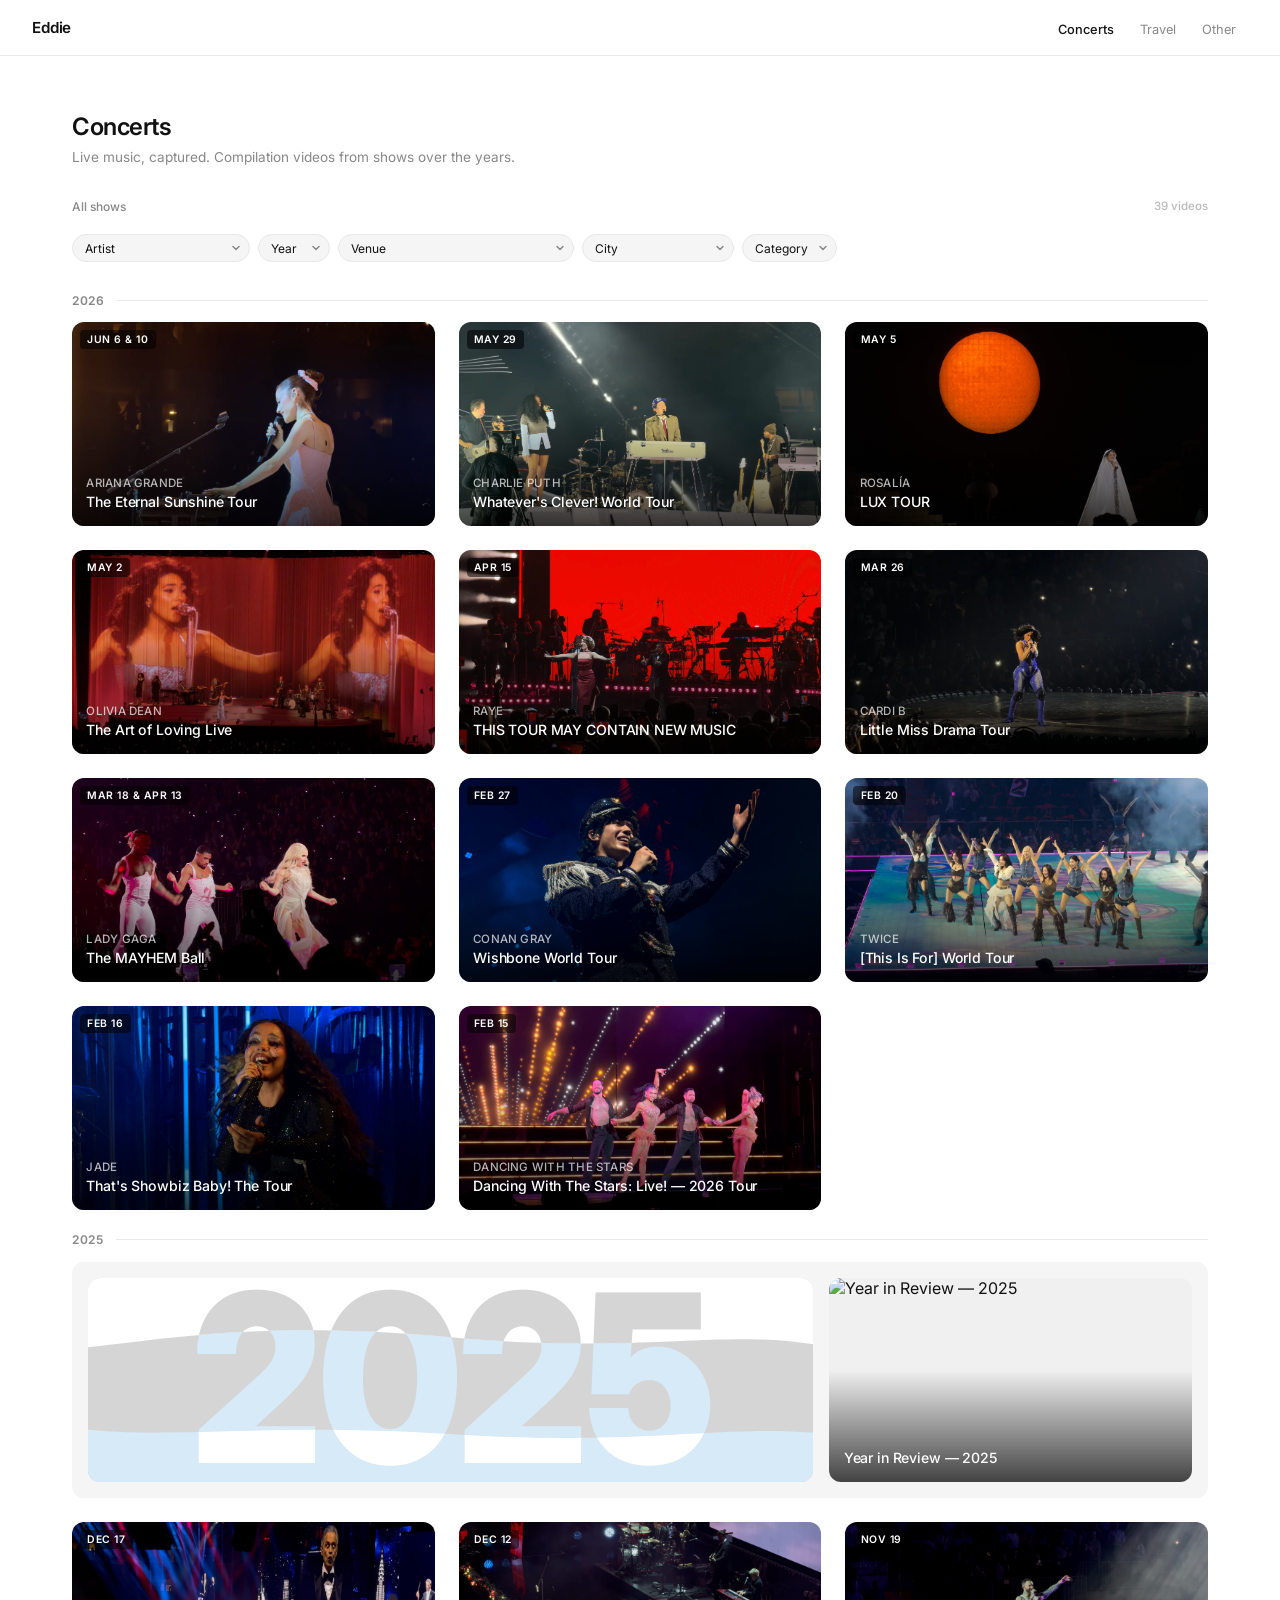
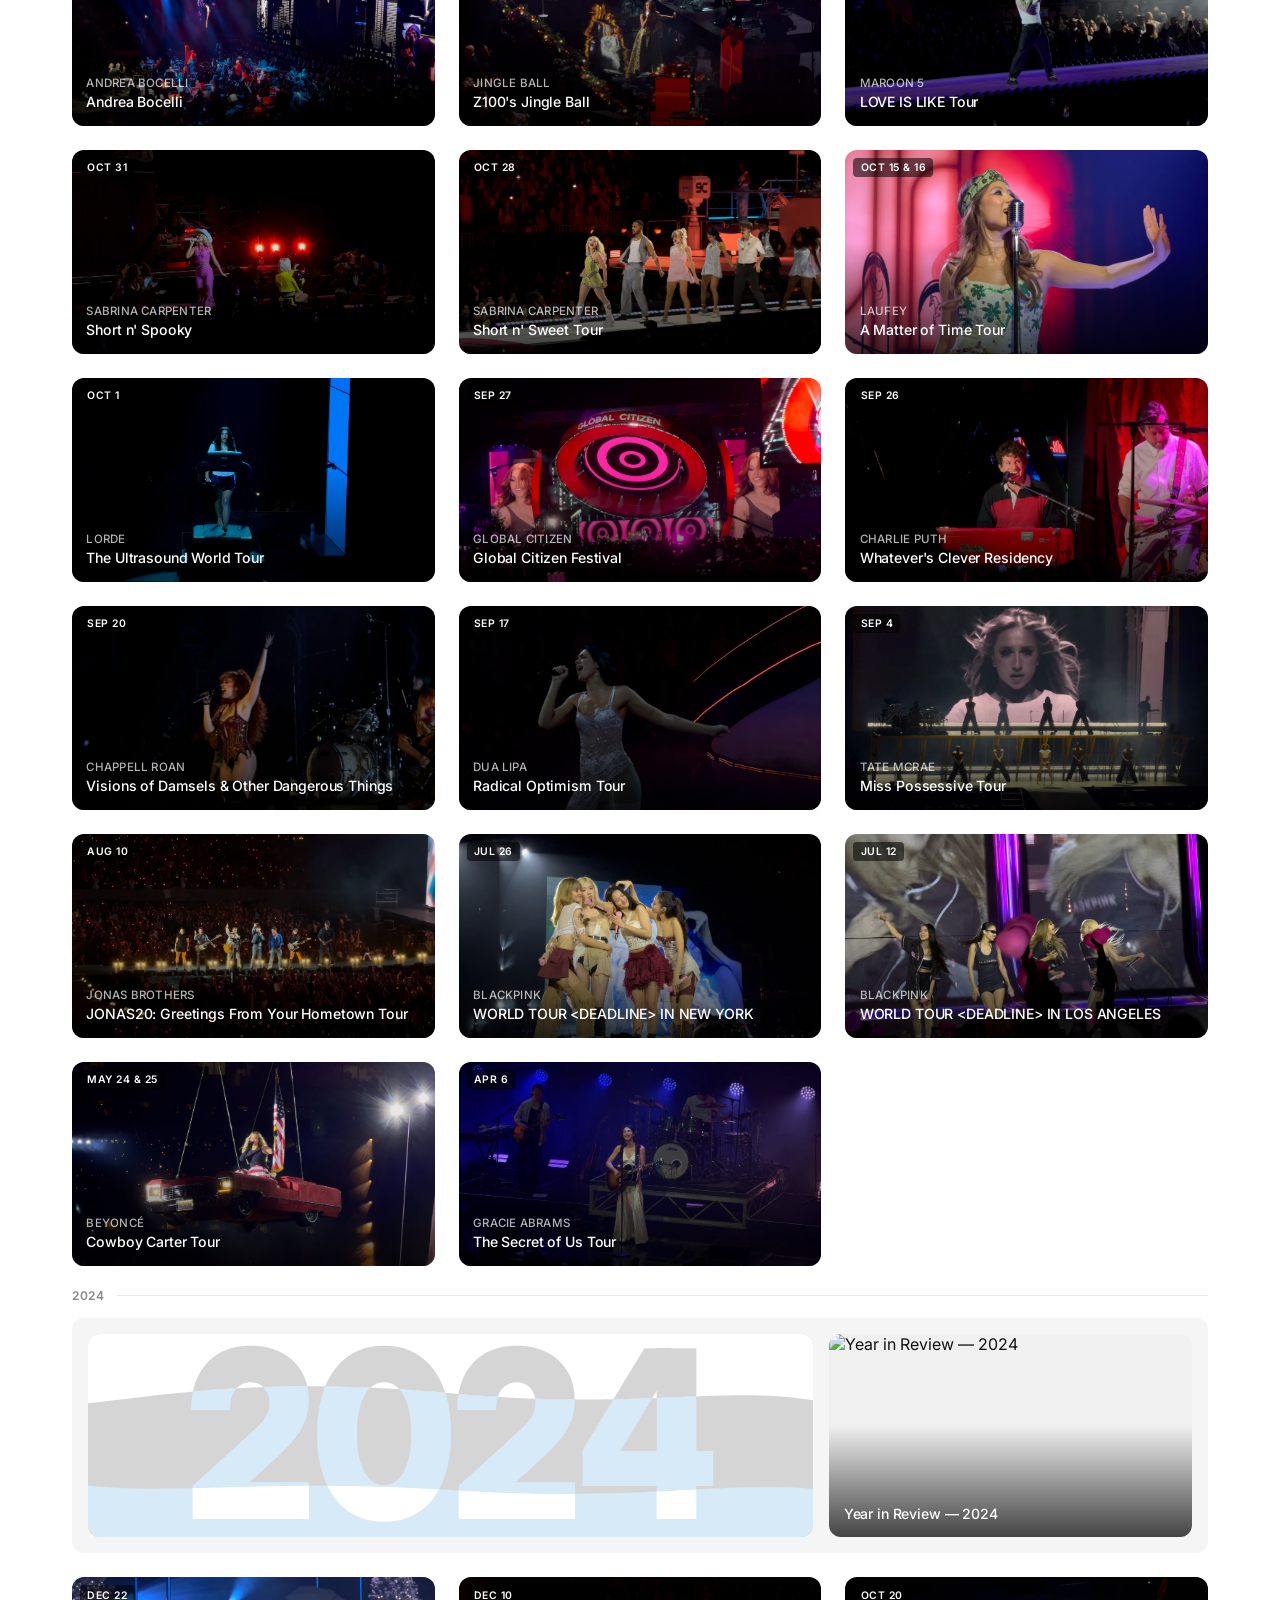
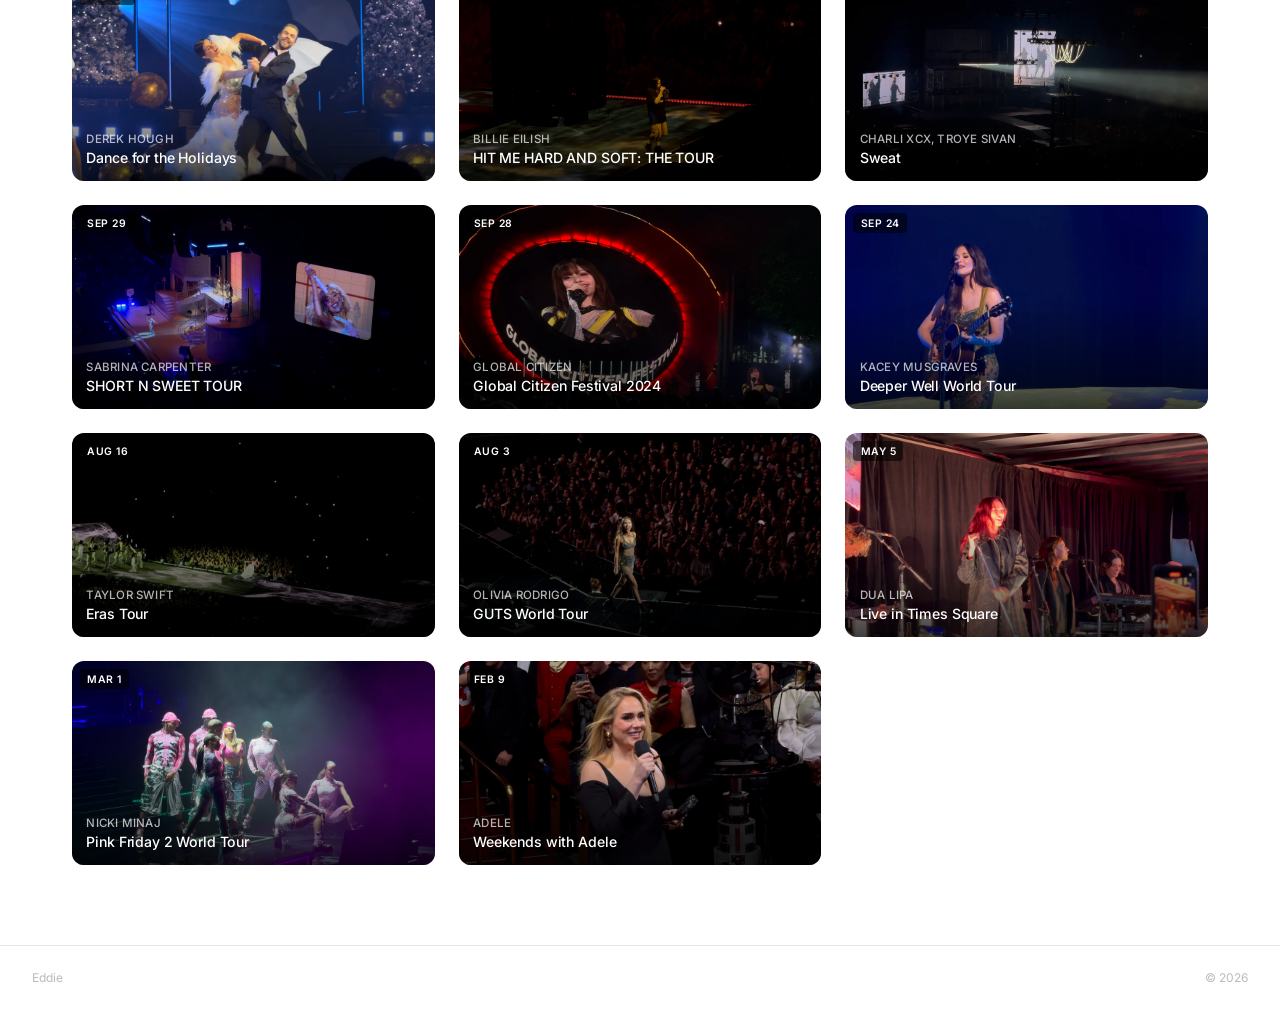
==== commit ac110ae8: "Add 6 new 2026 concert videos and fix multi-month date parsing - Added Lady Gaga (The MAYHEM Ball, M" ====
--- a/pages/concerts.html
+++ b/pages/concerts.html
@@ -104,7 +104,12 @@
       { title: "That's Showbiz Baby! The Tour", youtubeId: "1kIIdGV1ubA", image: "/images/concerts/thats_showbiz_baby_the_tour.png", artist: "Jade", venue: "The Fillmore", city: "Philadelphia, PA", date: "Feb 16, 2026", purchaseMethod: "Resale", purchaseTiming: "Planned", category: "Pop", thoughts: "Intimate venue (but low budget). Hoping she gets a breakout hit soon, so underrated!", favoriteSong: "Plastic Box", funFact: "Same day trip from NYC (Amtrak in morning, chilled at Wharton, late evening Peter Pan bus back)." },
       { title: "[This Is For] World Tour", youtubeId: "xeeiFQuzFss", image: "/images/concerts/this_is_for_world_tour.png", artist: "Twice", venue: "UBS Arena", city: "New York, NY", date: "Feb 20, 2026", purchaseMethod: "Resale", purchaseTiming: "Day Of", category: "K-Pop", thoughts: "Nayeon seemed sad, but Jihyo killed it!", favoriteSong: "The Feels", funFact: "Setlist has become my workout playlist for several months." },
       { title: "Wishbone World Tour", youtubeId: "4-VDulM2GVs", image: "/images/concerts/wishbone_world_tour.png", artist: "Conan Gray", venue: "Prudential Center", city: "Newark, NJ", date: "Feb 27, 2026", purchaseMethod: "Ticketmaster", purchaseTiming: "Week Of", category: "Pop", thoughts: "Loved the sailor theme throughout.", favoriteSong: "Wish You Were Sober", funFact: "Our row was released during random afternoon drop - bots got every seat except ours." },
-      { title: "The MAYHEM Ball", youtubeId: "XMfMK5laeNA", image: "/images/concerts/the_mayhem_ball.png", artist: "Lady Gaga", venue: "Madison Square Garden", city: "New York, NY", date: "Mar 18, 2026", purchaseMethod: "Ticketmaster", purchaseTiming: "Day Of", category: "Pop", thoughts: "What an insane catalog of hits.", favoriteSong: "The Edge of Glory", funFact: "When Gaga was at the B-stage, folks nearby left their seats to be closer - I got to move around." },
+      { title: "The MAYHEM Ball", youtubeId: "AP_38mO8RB4", image: "/images/concerts/the_mayhem_ball_4_13.png", artist: "Lady Gaga", venue: "Madison Square Garden", city: "New York, NY", date: "Mar 18 & Apr 13, 2026", purchaseMethod: "Ticketmaster", purchaseTiming: "Day Of", category: "Pop", thoughts: "", favoriteSong: "", funFact: "" },
+      { title: "THIS TOUR MAY CONTAIN NEW MUSIC", youtubeId: "5A3SSXxnycw", image: "/images/concerts/this_tour_may_contain_new_music.png", artist: "Raye", venue: "Radio City Music Hall", city: "New York, NY", date: "Apr 15, 2026", purchaseMethod: "Box Office", purchaseTiming: "Day Of", category: "R&B", thoughts: "", favoriteSong: "", funFact: "" },
+      { title: "The Art of Loving Live", youtubeId: "DK7diF_pMig", image: "/images/concerts/the_art_of_loving_live.png", artist: "Olivia Dean", venue: "The O2", city: "London, UK", date: "May 2, 2026", purchaseMethod: "AXS", purchaseTiming: "Week Of", category: "R&B", thoughts: "", favoriteSong: "", funFact: "" },
+      { title: "LUX TOUR", youtubeId: "bee5YEnNgt8", image: "/images/concerts/lux_tour.png", artist: "Rosalía", venue: "The O2", city: "London, UK", date: "May 5, 2026", purchaseMethod: "AXS", purchaseTiming: "Week Of", category: "World", thoughts: "", favoriteSong: "", funFact: "" },
+      { title: "Whatever's Clever! World Tour", youtubeId: "Q23GpibkDKg", image: "/images/concerts/whatevers_clever_world_tour.png", artist: "Charlie Puth", venue: "Madison Square Garden", city: "New York, NY", date: "May 29, 2026", purchaseMethod: "Ticketmaster", purchaseTiming: "Day Of", category: "Pop", thoughts: "", favoriteSong: "", funFact: "" },
+      { title: "The Eternal Sunshine Tour", youtubeId: "0AzdllguG2U", image: "/images/concerts/the_eternal_sunshine_tour.png", artist: "Ariana Grande", venue: "Oakland Arena", city: "Oakland, CA", date: "Jun 6 & 10, 2026", purchaseMethod: "Ticketmaster", purchaseTiming: "Day Of", category: "Pop", thoughts: "", favoriteSong: "", funFact: "" },
       { title: "Little Miss Drama Tour", youtubeId: "pfMTQIaVPz0", image: "/images/concerts/little_miss_drama_tour.png", artist: "Cardi B", venue: "Madison Square Garden", city: "New York, NY", date: "Mar 26, 2026", purchaseMethod: "Box Office", purchaseTiming: "Week Of", category: "Rap", thoughts: "Gives everything into performance.", favoriteSong: "Be Careful", funFact: "The row we found was pretty empty the entire time." },
       { title: "Dance for the Holidays", youtubeId: "xm64iVeBKWk", image: "/images/concerts/dance_for_the_holidays.png", artist: "Derek Hough", venue: "San Jose Civic", city: "San Jose, CA", date: "Dec 22, 2024", purchaseMethod: "Ticketmaster", purchaseTiming: "Planned", category: "Dance", thoughts: "", favoriteSong: "", funFact: "" },
       { title: "HIT ME HARD AND SOFT: THE TOUR", youtubeId: "880kvqbU5UA", image: "/images/concerts/hit_me_hard_and_soft_the_tour.png", artist: "Billie Eilish", venue: "SAP Center", city: "San Jose, CA", date: "Dec 10, 2024", purchaseMethod: "Ticketmaster", purchaseTiming: "Planned", category: "Pop", thoughts: "", favoriteSong: "", funFact: "" },
@@ -121,7 +126,7 @@
 
     const esc = s => s.replace(/&/g,'&amp;').replace(/</g,'&lt;').replace(/>/g,'&gt;').replace(/"/g,'&quot;');
 
-    const parseDate = d => new Date(d.replace(/\s&\s\d+/, ''));
+    const parseDate = d => new Date(d.replace(/\s&[^,]+/, ''));
     concerts.sort((a, b) => parseDate(b.date) - parseDate(a.date));
 
     // ── FILTERS ──
--- a/css/style.css
+++ b/css/style.css
@@ -109,6 +109,7 @@
   height: 100%;
   z-index: 0;
   pointer-events: none;
+  overflow: visible;
 }
 
 @keyframes ribbonFloat1 {
@@ -119,8 +120,13 @@
   0%, 100% { d: path("M-80,192 C80,192 180,28 400,34 C620,40 550,301 645,301 C780,301 820,66 920,66 C1020,66 1080,181 1160,181 C1240,181 1450,78 1520,84"); }
   50%       { d: path("M-80,192 C80,192 185,24 405,30 C625,36 555,296 648,296 C783,296 824,71 924,71 C1024,71 1084,176 1164,176 C1244,176 1452,83 1520,88"); }
 }
+@keyframes ribbonFloat3 {
+  0%, 100% { d: path("M-80,208 C80,208 180,44 400,50 C620,56 550,317 645,317 C780,317 820,82 920,82 C1020,82 1080,197 1160,197 C1240,197 1450,94 1520,100"); }
+  50%       { d: path("M-80,208 C80,208 185,40 405,46 C625,52 555,312 648,312 C783,312 824,87 924,87 C1024,87 1084,192 1164,192 C1244,192 1452,99 1520,104"); }
+}
 .ribbon-1 { animation: ribbonFloat1 6s ease-in-out infinite alternate; }
 .ribbon-2 { animation: ribbonFloat2 9s ease-in-out 1s infinite alternate; }
+.ribbon-3 { animation: ribbonFloat3 7.5s ease-in-out 0.5s infinite alternate; }
 
 .hero-title {
   font-size: clamp(1.6rem, 3vw, 2.2rem);
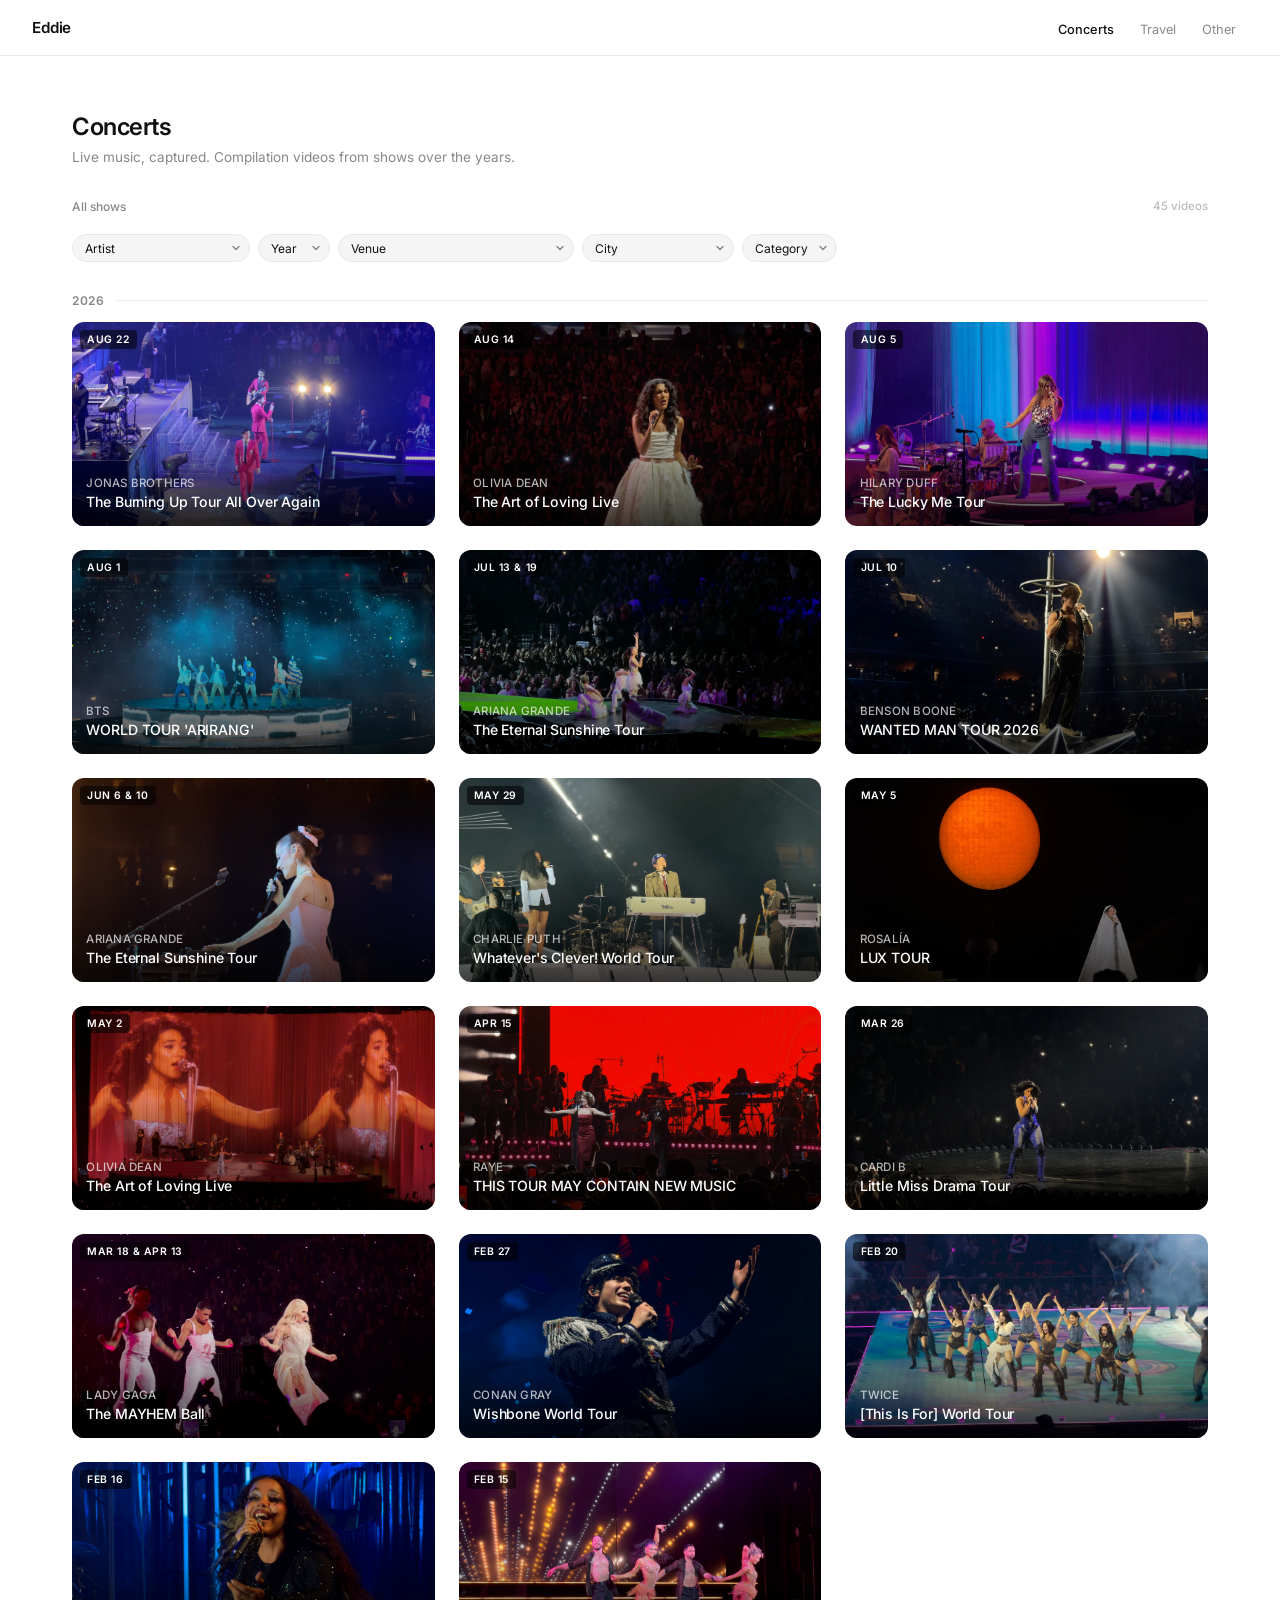
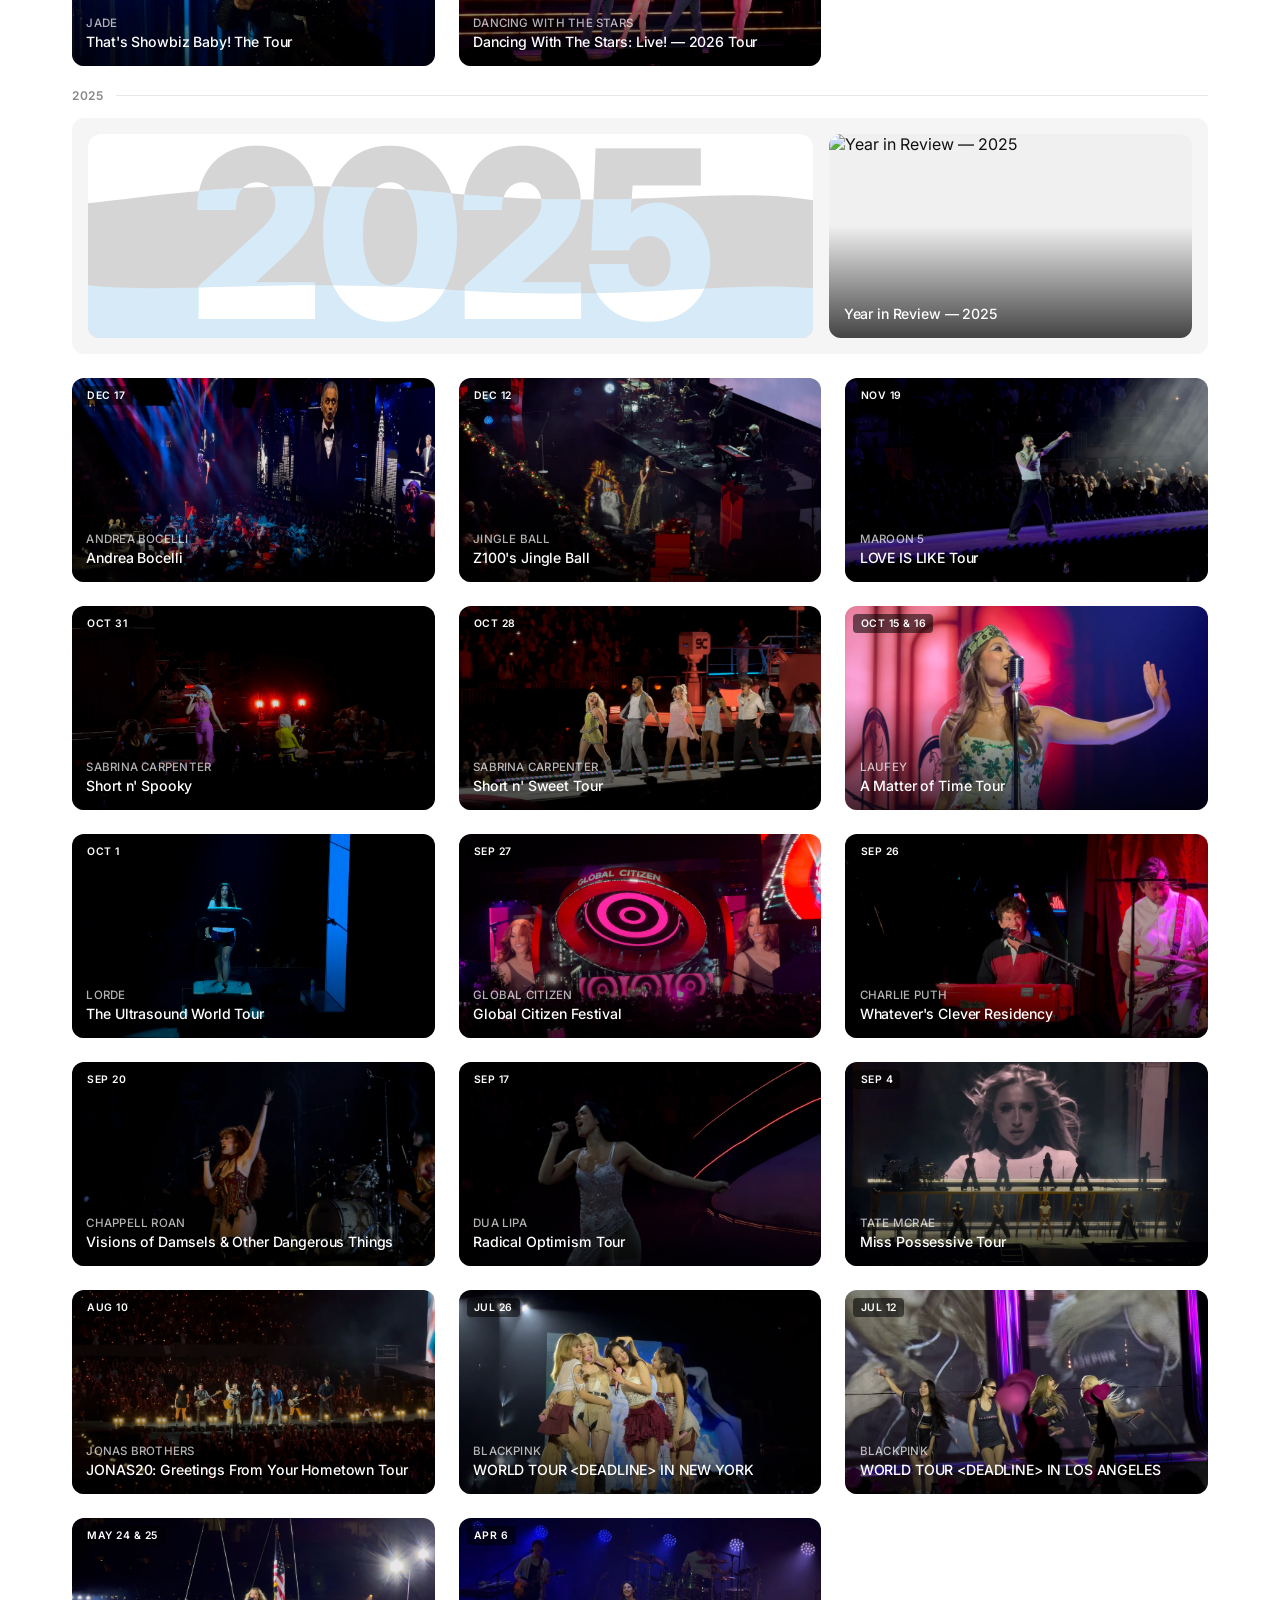
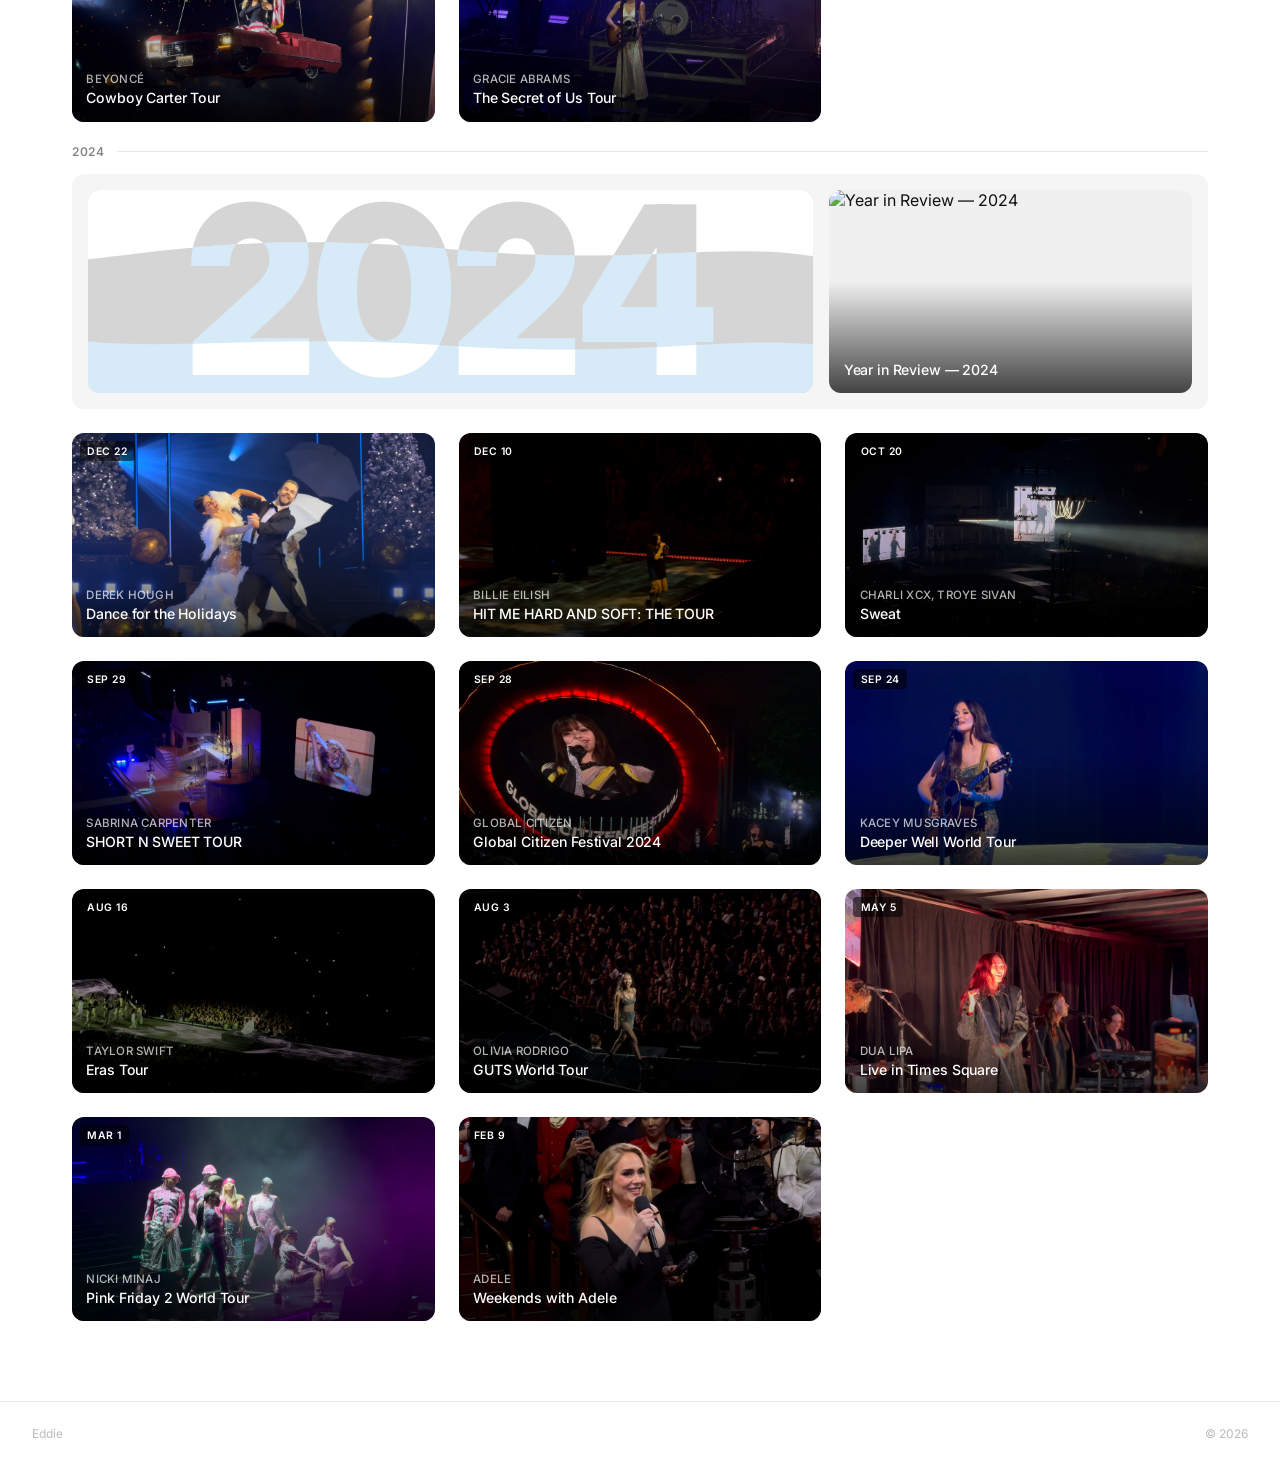
==== commit 37ae8ada: "Add 6 more 2026 concert videos (Jul–Aug) - Added Benson Boone, Ariana Grande (Barclays), BTS, Hilary" ====
--- a/pages/concerts.html
+++ b/pages/concerts.html
@@ -110,6 +110,12 @@
       { title: "LUX TOUR", youtubeId: "bee5YEnNgt8", image: "/images/concerts/lux_tour.png", artist: "Rosalía", venue: "The O2", city: "London, UK", date: "May 5, 2026", purchaseMethod: "AXS", purchaseTiming: "Week Of", category: "World", thoughts: "", favoriteSong: "", funFact: "" },
       { title: "Whatever's Clever! World Tour", youtubeId: "Q23GpibkDKg", image: "/images/concerts/whatevers_clever_world_tour.png", artist: "Charlie Puth", venue: "Madison Square Garden", city: "New York, NY", date: "May 29, 2026", purchaseMethod: "Ticketmaster", purchaseTiming: "Day Of", category: "Pop", thoughts: "", favoriteSong: "", funFact: "" },
       { title: "The Eternal Sunshine Tour", youtubeId: "0AzdllguG2U", image: "/images/concerts/the_eternal_sunshine_tour.png", artist: "Ariana Grande", venue: "Oakland Arena", city: "Oakland, CA", date: "Jun 6 & 10, 2026", purchaseMethod: "Ticketmaster", purchaseTiming: "Day Of", category: "Pop", thoughts: "", favoriteSong: "", funFact: "" },
+      { title: "WANTED MAN TOUR 2026", youtubeId: "rWQp7whY29E", image: "/images/concerts/wanted_man_tour_2026.png", artist: "Benson Boone", venue: "Barclays Center", city: "Brooklyn, NY", date: "Jul 10, 2026", purchaseMethod: "Ticketmaster", purchaseTiming: "Planned", category: "Rock", thoughts: "", favoriteSong: "", funFact: "" },
+      { title: "The Eternal Sunshine Tour", youtubeId: "RUAQ51YozkM", image: "/images/concerts/the_eternal_sunshine_tour_barclays.png", artist: "Ariana Grande", venue: "Barclays Center", city: "Brooklyn, NY", date: "Jul 13 & 19, 2026", purchaseMethod: "Box Office", purchaseTiming: "Day Of", category: "Pop", thoughts: "", favoriteSong: "", funFact: "" },
+      { title: "WORLD TOUR 'ARIRANG'", youtubeId: "P0Vi5BslLtc", image: "/images/concerts/world_tour_arirang.png", artist: "BTS", venue: "MetLife Stadium", city: "East Rutherford, NJ", date: "Aug 1, 2026", purchaseMethod: "Ticketmaster", purchaseTiming: "Week Of", category: "Pop", thoughts: "", favoriteSong: "", funFact: "" },
+      { title: "The Lucky Me Tour", youtubeId: "NHbrDmIxn9Y", image: "/images/concerts/the_lucky_me_tour.png", artist: "Hilary Duff", venue: "Madison Square Garden", city: "New York, NY", date: "Aug 5, 2026", purchaseMethod: "Resale", purchaseTiming: "Day Of", category: "Pop", thoughts: "", favoriteSong: "", funFact: "" },
+      { title: "The Art of Loving Live", youtubeId: "1kBx5lB0g4k", image: "/images/concerts/the_art_of_loving_live_msg.png", artist: "Olivia Dean", venue: "Madison Square Garden", city: "New York, NY", date: "Aug 14, 2026", purchaseMethod: "Box Office", purchaseTiming: "Day Of", category: "R&B", thoughts: "", favoriteSong: "", funFact: "" },
+      { title: "The Burning Up Tour All Over Again", youtubeId: "k5iukYsCURM", image: "/images/concerts/the_burning_up_tour_all_over_again.png", artist: "Jonas Brothers", venue: "Madison Square Garden", city: "New York, NY", date: "Aug 22, 2026", purchaseMethod: "Resale", purchaseTiming: "Day Of", category: "Pop", thoughts: "", favoriteSong: "", funFact: "" },
       { title: "Little Miss Drama Tour", youtubeId: "pfMTQIaVPz0", image: "/images/concerts/little_miss_drama_tour.png", artist: "Cardi B", venue: "Madison Square Garden", city: "New York, NY", date: "Mar 26, 2026", purchaseMethod: "Box Office", purchaseTiming: "Week Of", category: "Rap", thoughts: "Gives everything into performance.", favoriteSong: "Be Careful", funFact: "The row we found was pretty empty the entire time." },
       { title: "Dance for the Holidays", youtubeId: "xm64iVeBKWk", image: "/images/concerts/dance_for_the_holidays.png", artist: "Derek Hough", venue: "San Jose Civic", city: "San Jose, CA", date: "Dec 22, 2024", purchaseMethod: "Ticketmaster", purchaseTiming: "Planned", category: "Dance", thoughts: "", favoriteSong: "", funFact: "" },
       { title: "HIT ME HARD AND SOFT: THE TOUR", youtubeId: "880kvqbU5UA", image: "/images/concerts/hit_me_hard_and_soft_the_tour.png", artist: "Billie Eilish", venue: "SAP Center", city: "San Jose, CA", date: "Dec 10, 2024", purchaseMethod: "Ticketmaster", purchaseTiming: "Planned", category: "Pop", thoughts: "", favoriteSong: "", funFact: "" },
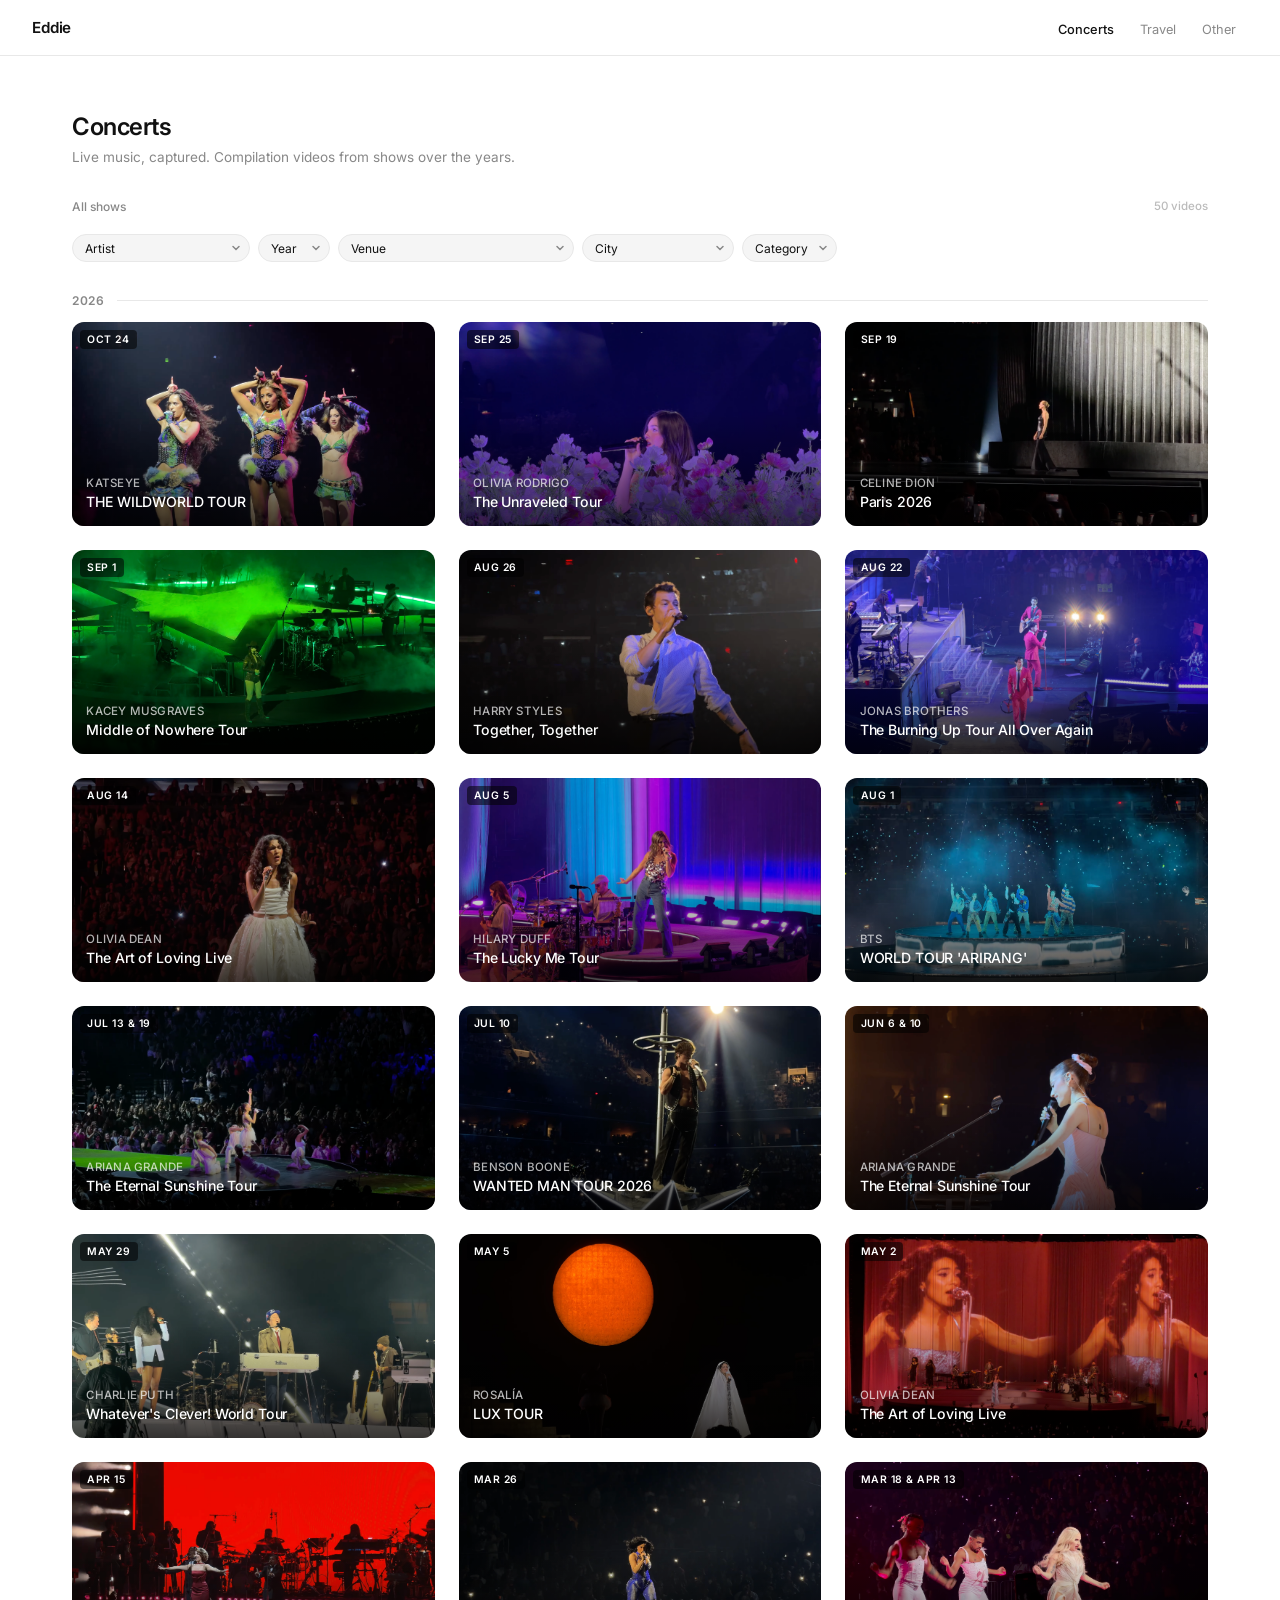
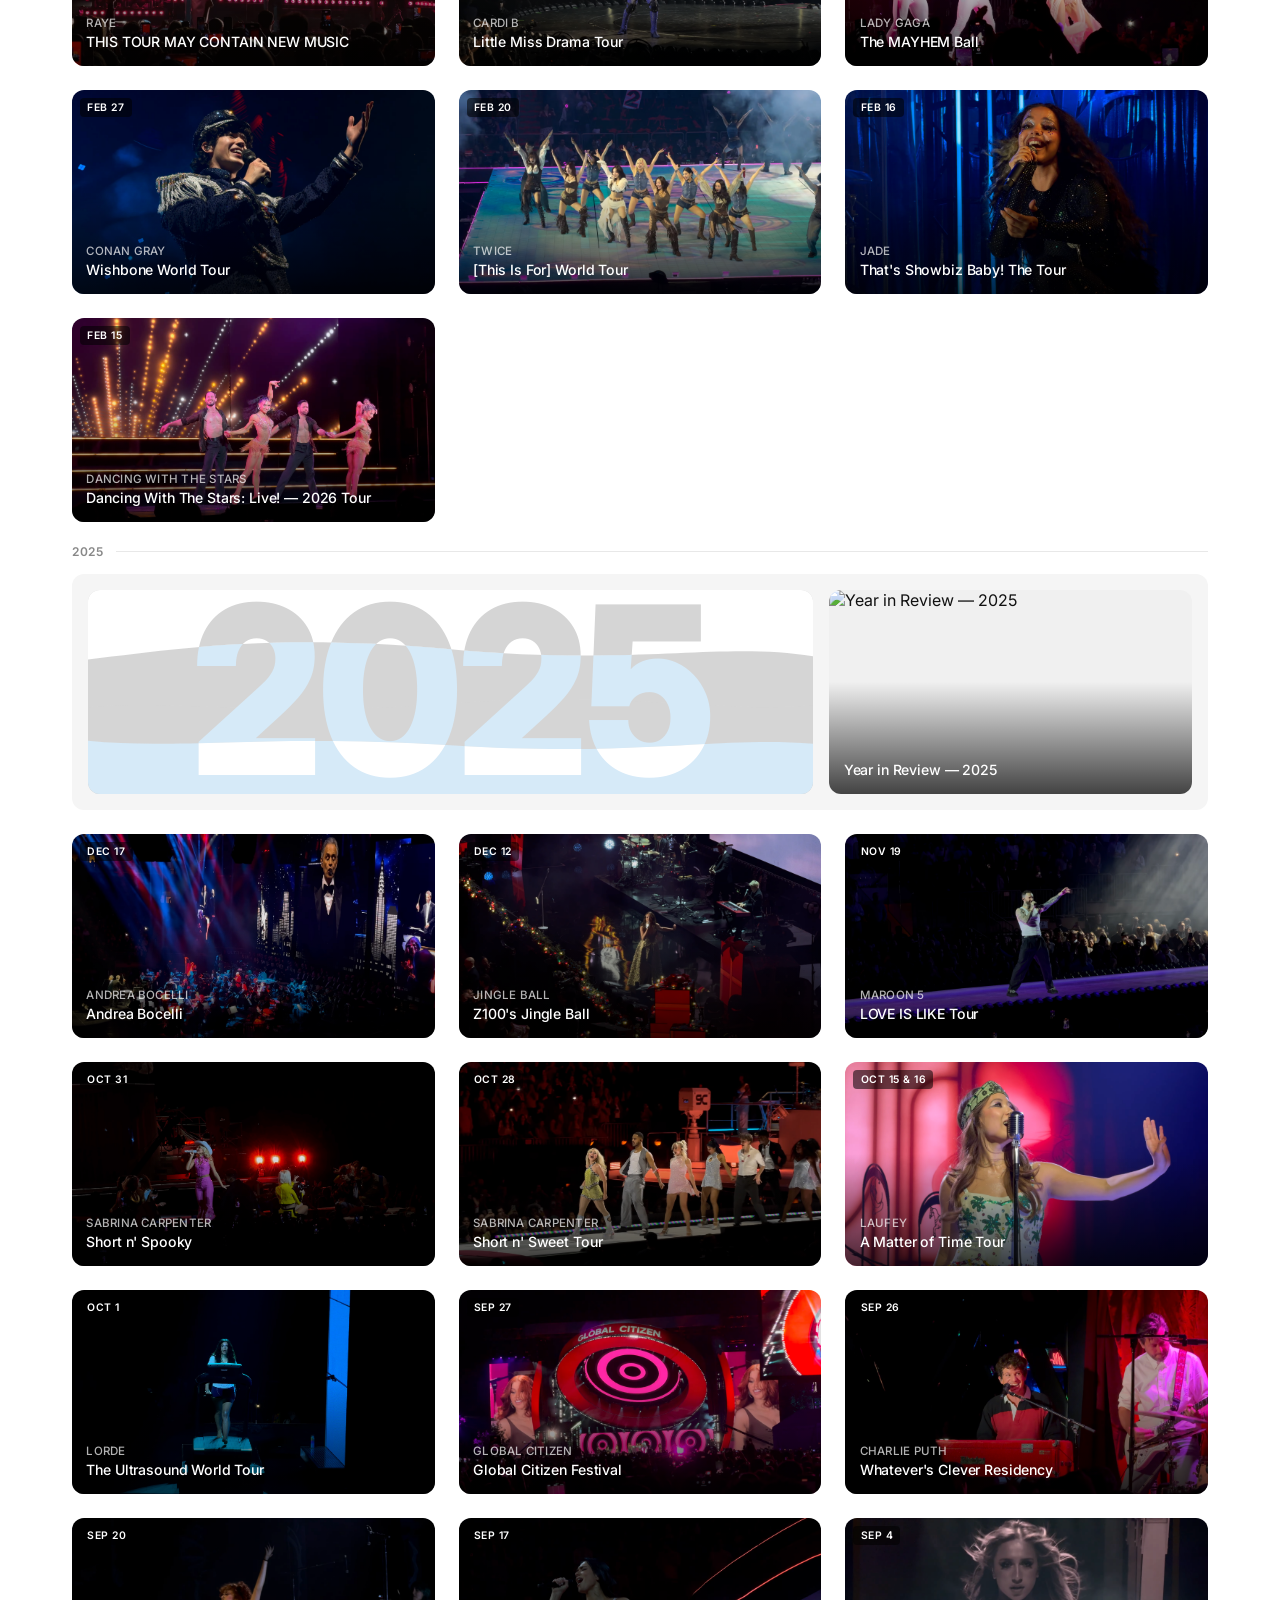
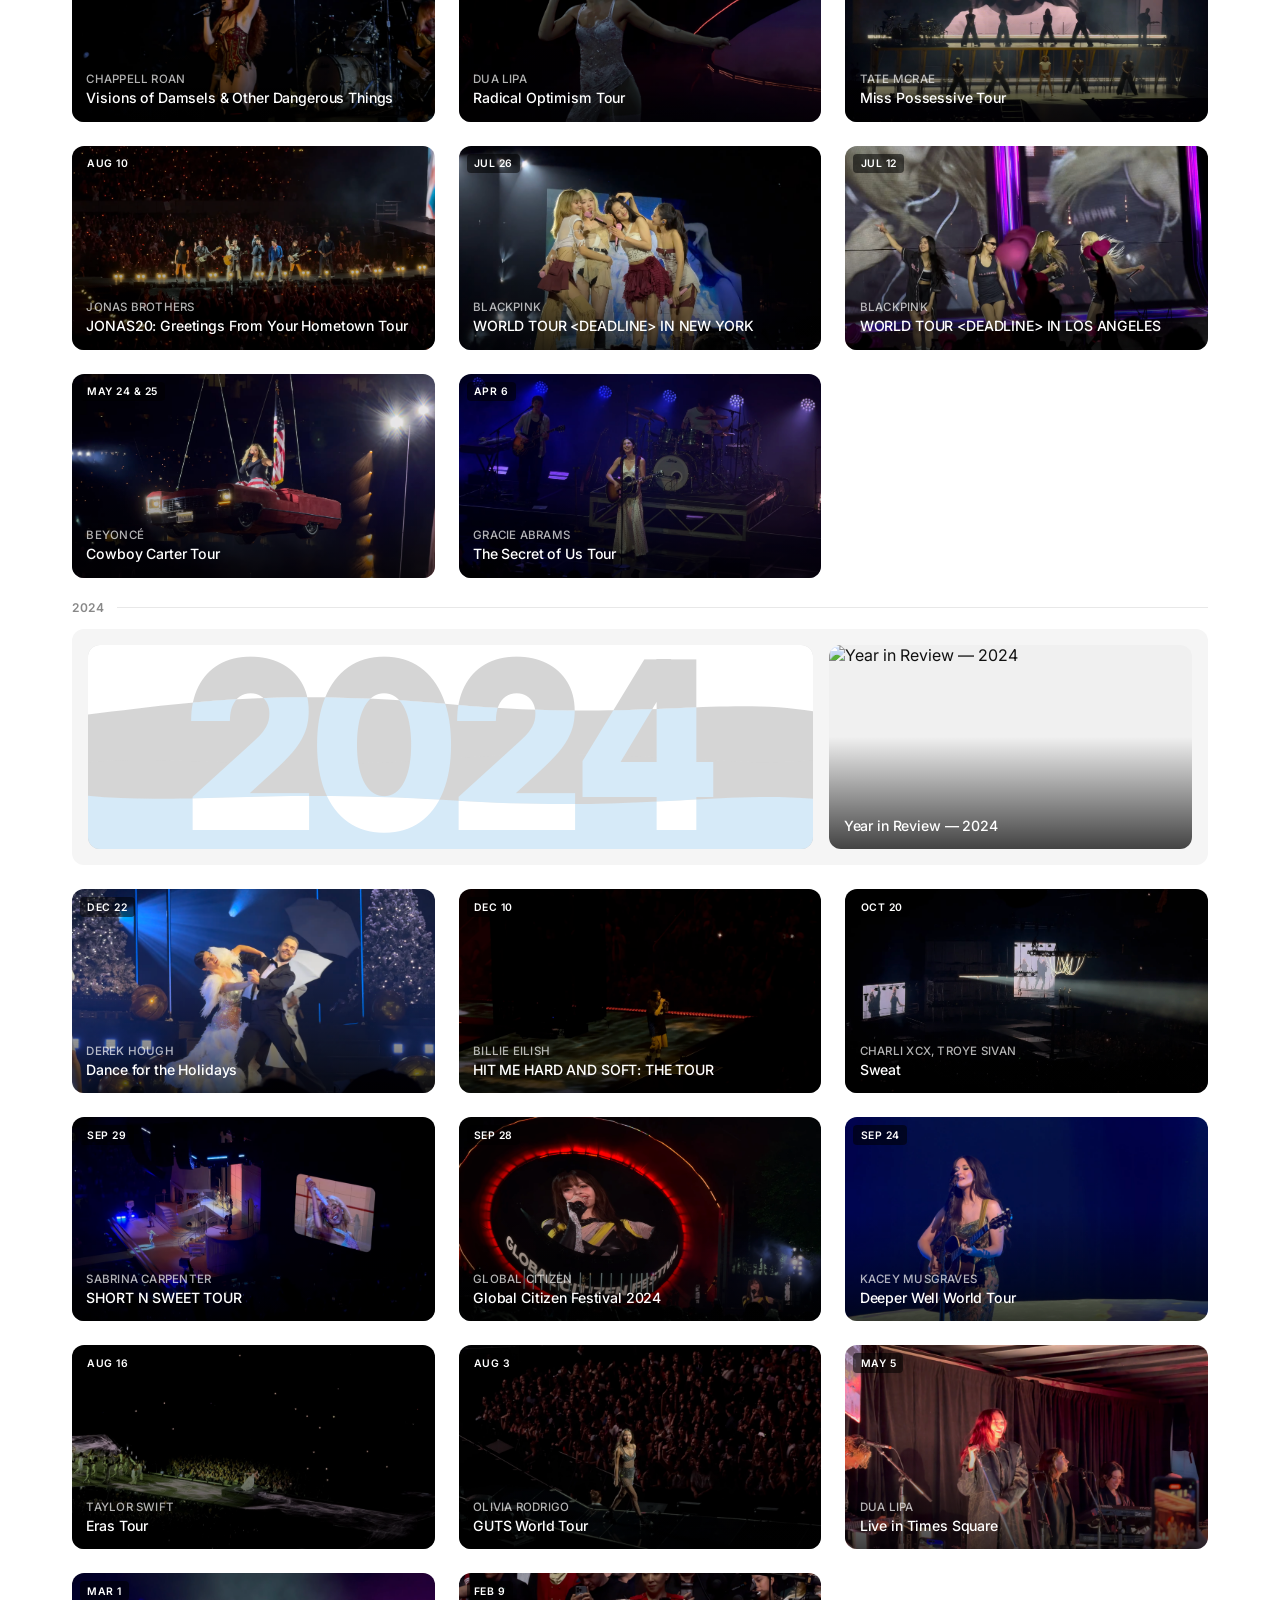
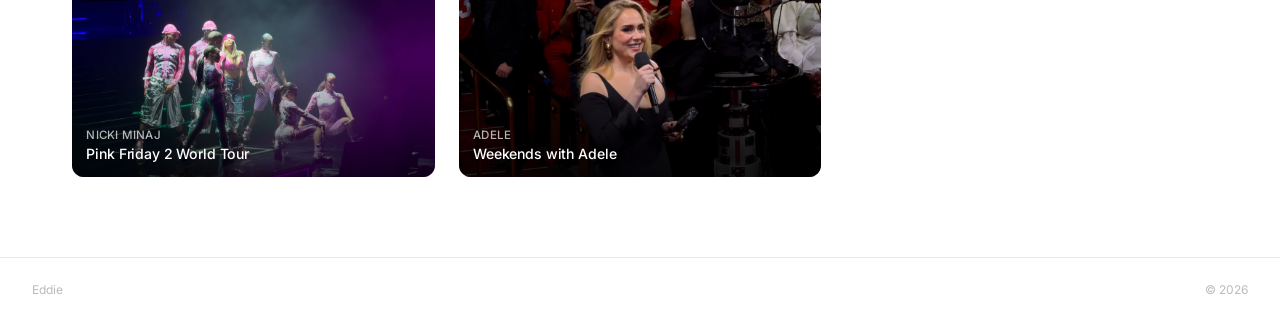
==== commit ccbafcac: "Add 5 more 2026 concert videos (Aug–Oct) - Added Harry Styles, Kacey Musgraves, Celine Dion, Olivia " ====
--- a/pages/concerts.html
+++ b/pages/concerts.html
@@ -116,6 +116,11 @@
       { title: "The Lucky Me Tour", youtubeId: "NHbrDmIxn9Y", image: "/images/concerts/the_lucky_me_tour.png", artist: "Hilary Duff", venue: "Madison Square Garden", city: "New York, NY", date: "Aug 5, 2026", purchaseMethod: "Resale", purchaseTiming: "Day Of", category: "Pop", thoughts: "", favoriteSong: "", funFact: "" },
       { title: "The Art of Loving Live", youtubeId: "1kBx5lB0g4k", image: "/images/concerts/the_art_of_loving_live_msg.png", artist: "Olivia Dean", venue: "Madison Square Garden", city: "New York, NY", date: "Aug 14, 2026", purchaseMethod: "Box Office", purchaseTiming: "Day Of", category: "R&B", thoughts: "", favoriteSong: "", funFact: "" },
       { title: "The Burning Up Tour All Over Again", youtubeId: "k5iukYsCURM", image: "/images/concerts/the_burning_up_tour_all_over_again.png", artist: "Jonas Brothers", venue: "Madison Square Garden", city: "New York, NY", date: "Aug 22, 2026", purchaseMethod: "Resale", purchaseTiming: "Day Of", category: "Pop", thoughts: "", favoriteSong: "", funFact: "" },
+      { title: "Together, Together", youtubeId: "bfaICt11d6E", image: "/images/concerts/together_together.png", artist: "Harry Styles", venue: "Madison Square Garden", city: "New York, NY", date: "Aug 26, 2026", purchaseMethod: "Box Office", purchaseTiming: "Day Of", category: "Pop", thoughts: "", favoriteSong: "", funFact: "" },
+      { title: "Middle of Nowhere Tour", youtubeId: "LML5tmmKqCg", image: "/images/concerts/middle_of_nowhere_tour.png", artist: "Kacey Musgraves", venue: "Madison Square Garden", city: "New York, NY", date: "Sep 1, 2026", purchaseMethod: "Ticketmaster", purchaseTiming: "Week Of", category: "Country", thoughts: "", favoriteSong: "", funFact: "" },
+      { title: "Paris 2026", youtubeId: "7-TjXbl0XqM", image: "/images/concerts/paris_2026.png", artist: "Celine Dion", venue: "Plenitude Arena", city: "Paris, France", date: "Sep 19, 2026", purchaseMethod: "Resale", purchaseTiming: "Week Of", category: "Pop", thoughts: "", favoriteSong: "", funFact: "" },
+      { title: "The Unraveled Tour", youtubeId: "L1DQRoxpbiA", image: "/images/concerts/the_unraveled_tour.png", artist: "Olivia Rodrigo", venue: "Peoplesbank Arena", city: "Hartford, CT", date: "Sep 25, 2026", purchaseMethod: "AXS", purchaseTiming: "Day Of", category: "Pop", thoughts: "", favoriteSong: "", funFact: "" },
+      { title: "THE WILDWORLD TOUR", youtubeId: "XqXTnCMkt1c", image: "/images/concerts/the_wildworld_tour.png", artist: "KATSEYE", venue: "UBS Arena", city: "New York, NY", date: "Oct 24, 2026", purchaseMethod: "Ticketmaster", purchaseTiming: "Day Of", category: "Pop", thoughts: "", favoriteSong: "", funFact: "" },
       { title: "Little Miss Drama Tour", youtubeId: "pfMTQIaVPz0", image: "/images/concerts/little_miss_drama_tour.png", artist: "Cardi B", venue: "Madison Square Garden", city: "New York, NY", date: "Mar 26, 2026", purchaseMethod: "Box Office", purchaseTiming: "Week Of", category: "Rap", thoughts: "Gives everything into performance.", favoriteSong: "Be Careful", funFact: "The row we found was pretty empty the entire time." },
       { title: "Dance for the Holidays", youtubeId: "xm64iVeBKWk", image: "/images/concerts/dance_for_the_holidays.png", artist: "Derek Hough", venue: "San Jose Civic", city: "San Jose, CA", date: "Dec 22, 2024", purchaseMethod: "Ticketmaster", purchaseTiming: "Planned", category: "Dance", thoughts: "", favoriteSong: "", funFact: "" },
       { title: "HIT ME HARD AND SOFT: THE TOUR", youtubeId: "880kvqbU5UA", image: "/images/concerts/hit_me_hard_and_soft_the_tour.png", artist: "Billie Eilish", venue: "SAP Center", city: "San Jose, CA", date: "Dec 10, 2024", purchaseMethod: "Ticketmaster", purchaseTiming: "Planned", category: "Pop", thoughts: "", favoriteSong: "", funFact: "" },
